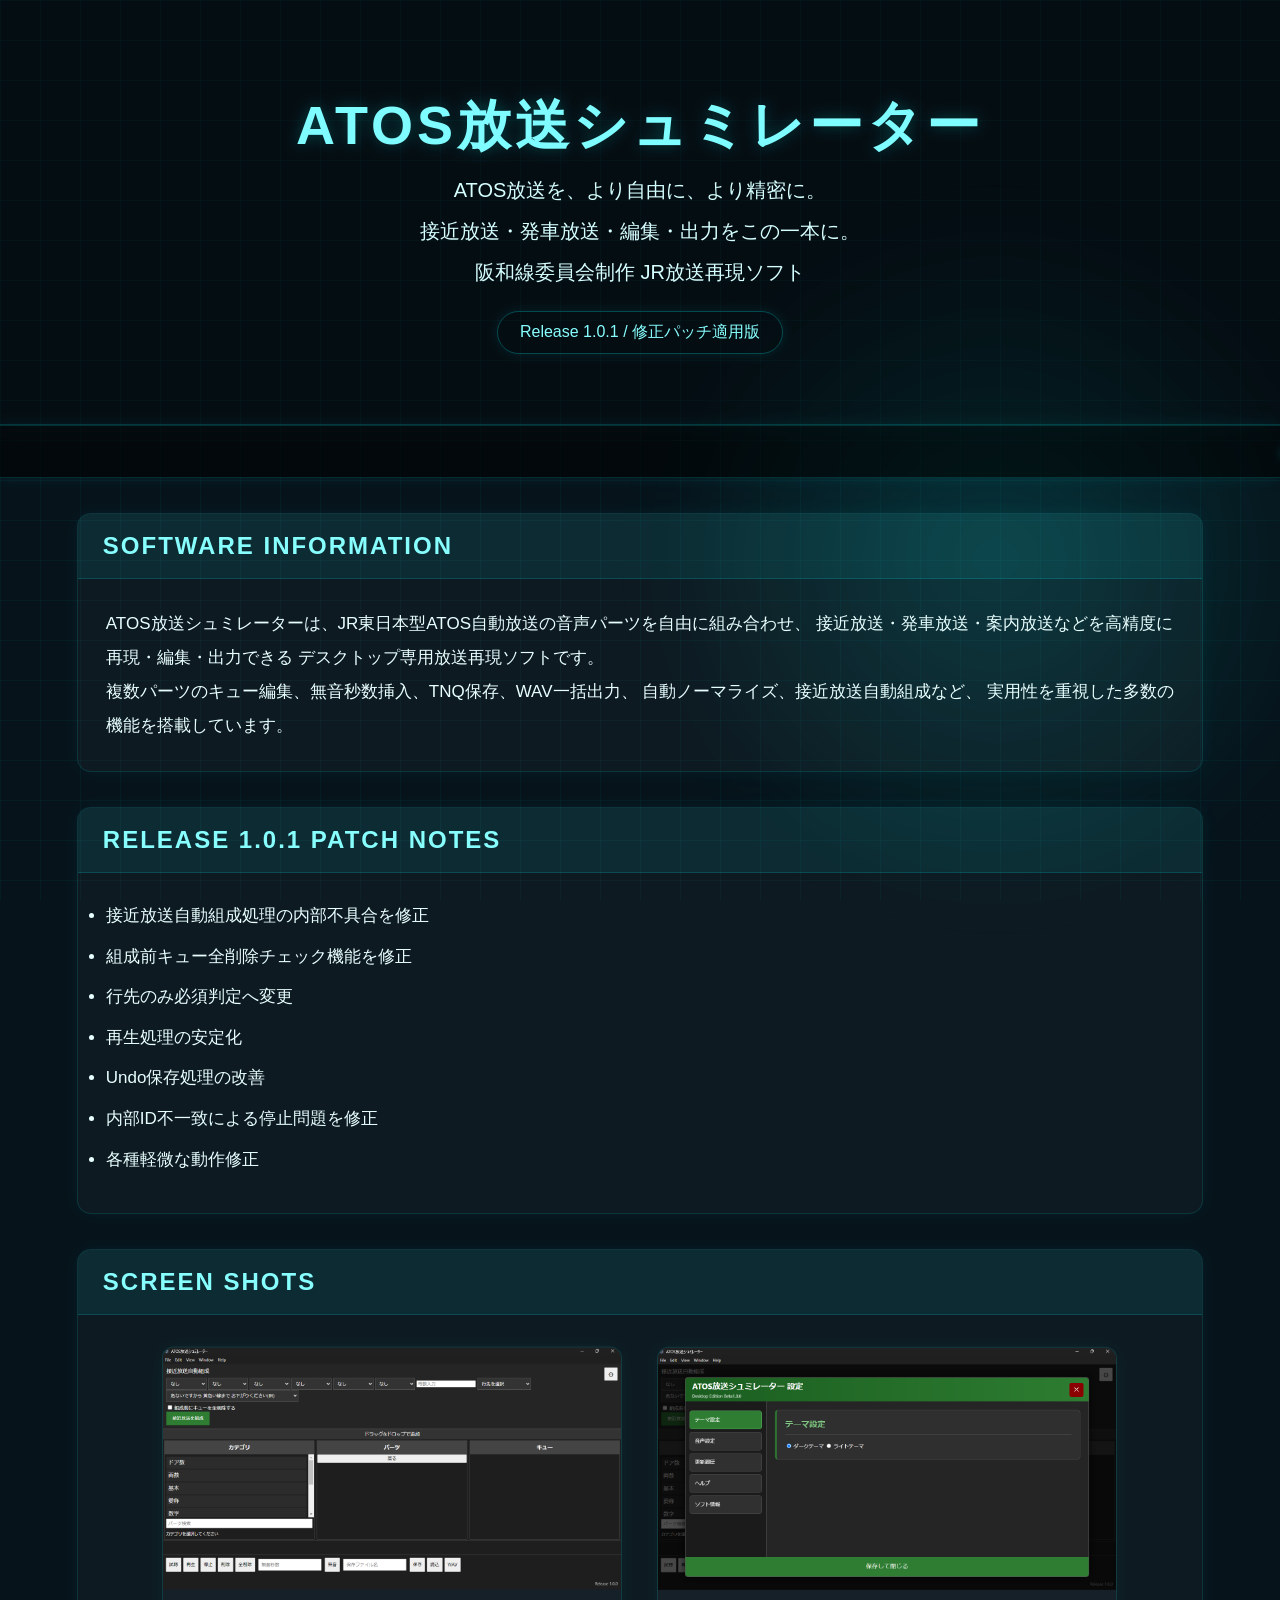
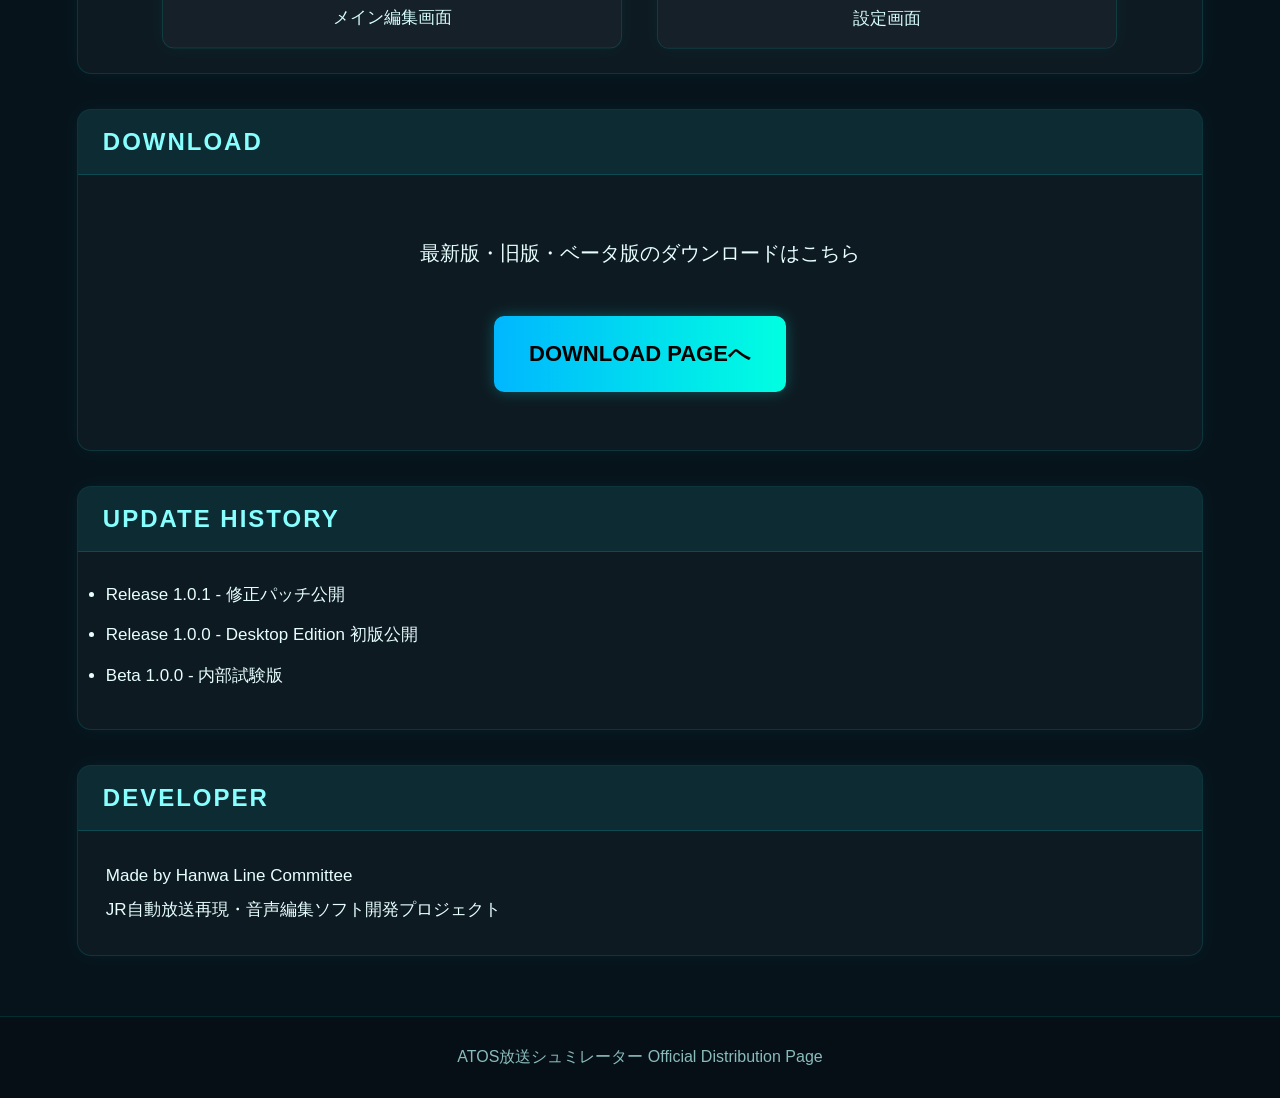
==== index.html @ 53320411 "Update 11 files" ====
<!DOCTYPE html>
<html lang="ja">
<head>
    <meta charset="UTF-8">
    <meta name="viewport" content="width=device-width, initial-scale=1.0">
    <title>ATOS放送シュミレーター Official Page</title>
    <link rel="stylesheet" href="style.css">
</head>
<body>

    <!-- 背景演出 -->
    <div id="bgGrid"></div>
    <div id="bgGlow"></div>

    <!-- =========================
         ヘッダー
    ========================== -->
    <header id="topHeader">
        <div id="headerInner">
            <div id="mainTitle">ATOS放送シュミレーター</div>
            <div id="subTitle1">ATOS放送を、より自由に、より精密に。</div>
            <div id="subTitle2">接近放送・発車放送・編集・出力をこの一本に。</div>
            <div id="subTitle3">阪和線委員会制作 JR放送再現ソフト</div>
            <div id="versionTag">Release 1.0.1 / 修正パッチ適用版</div>
        </div>
    </header>
    <div id="tickerWrap">
    <div id="tickerText">
        ATOS放送シュミレーター Release 1.0.1 公開中　｜　JR東日本型自動放送編集ソフト　｜　Desktop Edition Official Distribution Page
    </div>
</div>

    <!-- =========================
         ソフト紹介
    ========================== -->
    <section class="infoSection">
        <div class="sectionTitle">SOFTWARE INFORMATION</div>
        <div class="sectionBody">
            <p>
                ATOS放送シュミレーターは、JR東日本型ATOS自動放送の音声パーツを自由に組み合わせ、
                接近放送・発車放送・案内放送などを高精度に再現・編集・出力できる
                デスクトップ専用放送再現ソフトです。
            </p>

            <p>
                複数パーツのキュー編集、無音秒数挿入、TNQ保存、WAV一括出力、
                自動ノーマライズ、接近放送自動組成など、
                実用性を重視した多数の機能を搭載しています。
            </p>
        </div>
    </section>

    <!-- =========================
         修正内容
    ========================== -->
    <section class="infoSection">
        <div class="sectionTitle">RELEASE 1.0.1 PATCH NOTES</div>
        <div class="sectionBody">
            <ul class="patchList">
                <li>接近放送自動組成処理の内部不具合を修正</li>
                <li>組成前キュー全削除チェック機能を修正</li>
                <li>行先のみ必須判定へ変更</li>
                <li>再生処理の安定化</li>
                <li>Undo保存処理の改善</li>
                <li>内部ID不一致による停止問題を修正</li>
                <li>各種軽微な動作修正</li>
            </ul>
        </div>
    </section>
        <!-- =========================
         スクリーンショット
    ========================== -->
    <section class="infoSection">
        <div class="sectionTitle">SCREEN SHOTS</div>
        <div class="sectionBody">

            <div id="screenArea">

                <div class="screenCard">
                    <img src="images/screen1.png" alt="screen1">
                    <div class="screenCaption">メイン編集画面</div>
                </div>

                <div class="screenCard">
                    <img src="images/screen2.png" alt="screen3">
                    <div class="screenCaption">設定画面</div>
                </div>

            </div>

        </div>
    </section>

    <!-- =========================
         ダウンロード
    ========================== -->
    <section class="infoSection">
    <div class="sectionTitle">DOWNLOAD</div>
    <div class="sectionBody">

        <div style="text-align:center; padding:30px;">
            <p style="font-size:20px; margin-bottom:25px;">
                最新版・旧版・ベータ版のダウンロードはこちら
            </p>

            <a href="download.html" class="downloadBtn" style="font-size:22px; padding:16px 35px;">
                DOWNLOAD PAGEへ
            </a>
        </div>

    </div>
</section>

    <!-- =========================
         更新履歴
    ========================== -->
    <section class="infoSection">
        <div class="sectionTitle">UPDATE HISTORY</div>
        <div class="sectionBody">
            <ul class="patchList">
                <li>Release 1.0.1 - 修正パッチ公開</li>
                <li>Release 1.0.0 - Desktop Edition 初版公開</li>
                <li>Beta 1.0.0 - 内部試験版</li>
            </ul>
        </div>
    </section>

    <!-- =========================
         開発者
    ========================== -->
    <section class="infoSection">
        <div class="sectionTitle">DEVELOPER</div>
        <div class="sectionBody">
            <p>Made by Hanwa Line Committee</p>
            <p>JR自動放送再現・音声編集ソフト開発プロジェクト</p>
        </div>
    </section>

    <footer id="footer">
        ATOS放送シュミレーター Official Distribution Page
    </footer>
    <script src="script.js"></script>
</body>
</html>
---- style.css ----
*{
    margin:0;
    padding:0;
    box-sizing:border-box;
    font-family:"Meiryo",sans-serif;
}

body{
    background:#07131b;
    color:#e8ffff;
    overflow-x:hidden;
    opacity:0;
    transition:opacity 1.5s;
}

body.loaded{
    opacity:1;
}

/* =========================
   背景
========================= */

#bgGrid{
    position:fixed;
    width:100%;
    height:100%;
    background-image:
        linear-gradient(rgba(0,255,255,0.04) 1px, transparent 1px),
        linear-gradient(90deg, rgba(0,255,255,0.04) 1px, transparent 1px);
    background-size:40px 40px;
    z-index:-3;
}

#bgGlow{
    position:fixed;
    width:700px;
    height:700px;
    left:50%;
    top:20%;
    transform:translate(-50%,-50%);
    background:radial-gradient(circle, rgba(0,255,255,0.14), transparent 70%);
    z-index:-2;
    filter:blur(40px);
}

/* =========================
   ヘッダー
========================= */

#topHeader{
    width:100%;
    padding:90px 20px 70px;
    text-align:center;
    border-bottom:1px solid rgba(0,255,255,0.15);
    background:rgba(0,0,0,0.3);
    box-shadow:0 0 25px rgba(0,255,255,0.08);
}

#mainTitle{
    font-size:54px;
    font-weight:bold;
    letter-spacing:4px;
    color:#7efcff;
    text-shadow:0 0 15px rgba(0,255,255,0.25);
}

#subTitle1,#subTitle2,#subTitle3{
    margin-top:14px;
    font-size:20px;
    color:#d6ffff;
}

#versionTag{
    margin-top:25px;
    display:inline-block;
    padding:10px 22px;
    border:1px solid rgba(0,255,255,0.25);
    border-radius:30px;
    color:#8ff;
    box-shadow:0 0 12px rgba(0,255,255,0.1);
}

/* =========================
   ティッカー
========================= */

#tickerWrap{
    width:100%;
    overflow:hidden;
    background:rgba(0,0,0,0.55);
    border-top:1px solid rgba(0,255,255,0.15);
    border-bottom:1px solid rgba(0,255,255,0.15);
    padding:12px 0;
    margin-bottom:30px;
    box-shadow:0 0 15px rgba(0,255,255,0.08);
}

#tickerText{
    display:inline-block;
    white-space:nowrap;
    font-size:20px;
    color:#7efcff;
    padding-left:100%;
    animation:tickerMove 22s linear infinite;
    text-shadow:0 0 8px rgba(0,255,255,0.35);
    letter-spacing:2px;
}

@keyframes tickerMove{
    from{
        transform:translateX(0);
    }
    to{
        transform:translateX(-100%);
    }
}

/* =========================
   セクション
========================= */

.infoSection{
    width:88%;
    max-width:1200px;
    margin:35px auto;
    background:rgba(255,255,255,0.03);
    border:1px solid rgba(0,255,255,0.12);
    border-radius:14px;
    box-shadow:0 0 20px rgba(0,255,255,0.05);
    overflow:hidden;
    opacity:0;
    transform:translateY(40px);
    transition:1.2s;
}

.infoSection.showSection{
    opacity:1;
    transform:translateY(0);
}

.sectionTitle{
    padding:18px 25px;
    background:rgba(0,255,255,0.08);
    font-size:24px;
    font-weight:bold;
    color:#8ff;
    letter-spacing:2px;
    border-bottom:1px solid rgba(0,255,255,0.15);
}

.sectionBody{
    padding:28px;
    line-height:2;
    font-size:17px;
}

/* =========================
   パッチノート
========================= */

.patchList li{
    margin-bottom:10px;
    line-height:1.8;
}

/* =========================
   スクリーンショット
========================= */

#screenArea{
    display:flex;
    flex-wrap:wrap;
    justify-content:center;
    gap:35px;
}

.screenCard{
    width:460px;
    background:rgba(255,255,255,0.03);
    border:1px solid rgba(0,255,255,0.12);
    border-radius:12px;
    overflow:hidden;
    box-shadow:0 0 18px rgba(0,255,255,0.05);
    transition:0.3s;
}

.screenCard:hover{
    transform:translateY(-6px);
    box-shadow:0 0 25px rgba(0,255,255,0.14);
}

.screenCard img{
    width:100%;
    display:block;
}

.screenCaption{
    padding:12px;
    text-align:center;
    color:#d8ffff;
}

/* =========================
   DOWNLOAD PAGE
========================= */

#downloadWrap{
    display:flex;
    flex-wrap:wrap;
    justify-content:center;
    gap:30px;
    margin-top:20px;
}

.downloadCard{
    width:320px;
    background:rgba(255,255,255,0.04);
    border:1px solid rgba(0,255,255,0.15);
    border-radius:14px;
    padding:25px;
    box-shadow:0 0 20px rgba(0,255,255,0.08);
    transition:0.3s;
    backdrop-filter:blur(6px);
}

.downloadCard:hover{
    transform:translateY(-8px);
    box-shadow:0 0 30px rgba(0,255,255,0.2);
}

.downloadTitle{
    font-size:24px;
    font-weight:bold;
    margin-bottom:10px;
    color:#7eeeff;
}

.downloadSub{
    font-size:16px;
    margin-bottom:18px;
    color:#d0ffff;
}

.downloadInfo{
    font-size:14px;
    margin-bottom:8px;
    color:#b8dede;
    line-height:1.6;
}

.downloadBtn{
    display:inline-block;
    margin-top:18px;
    padding:12px 25px;
    background:linear-gradient(90deg,#00b7ff,#00ffe1);
    color:#000;
    text-decoration:none;
    font-weight:bold;
    border-radius:10px;
    box-shadow:0 0 15px rgba(0,255,255,0.25);
    transition:0.3s;
}

.downloadBtn:hover{
    transform:scale(1.05);
    box-shadow:0 0 25px rgba(0,255,255,0.45);
}

/* =========================
   フッター
========================= */

#footer{
    margin-top:60px;
    text-align:center;
    padding:30px;
    color:#8abbbb;
    border-top:1px solid rgba(0,255,255,0.12);
    background:rgba(0,0,0,0.2);
}
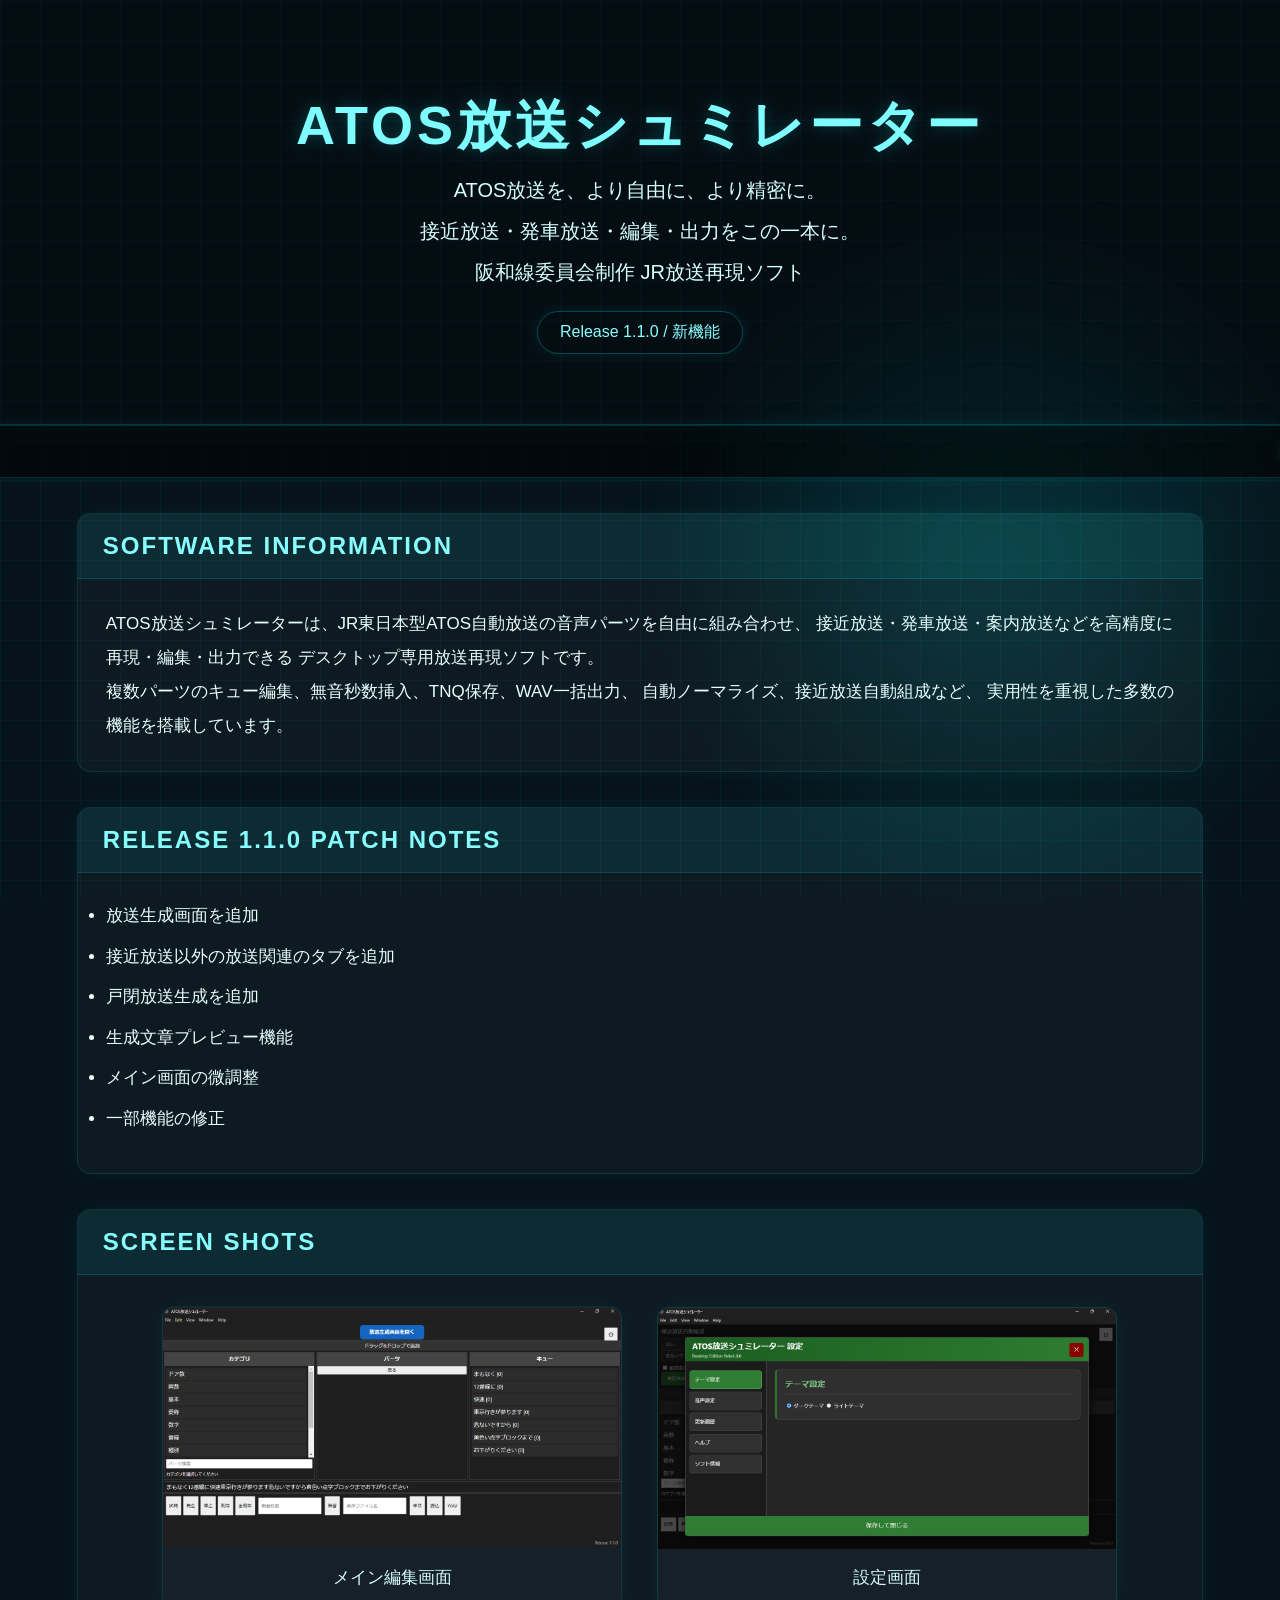
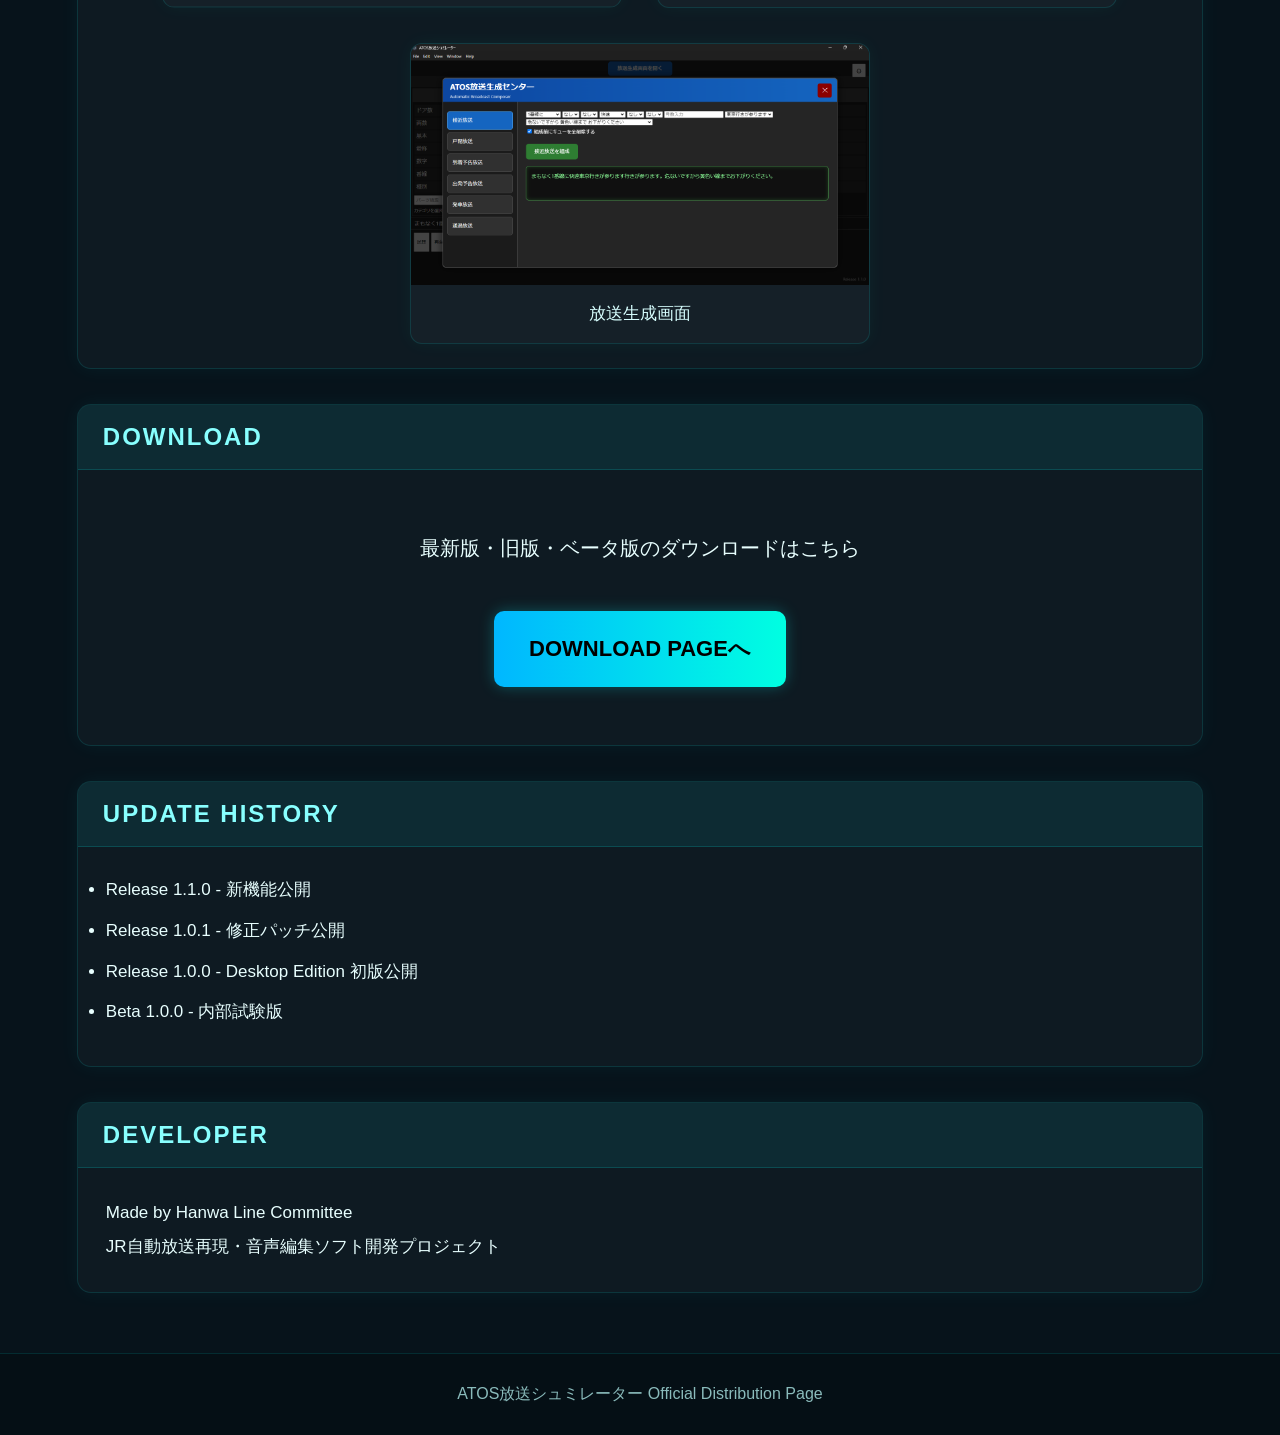
==== commit 4d69cfab: "Update 4 files" ====
--- a/index.html
+++ b/index.html
@@ -1,144 +1,150 @@
 <!DOCTYPE html>
 <html lang="ja">
-<head>
-    <meta charset="UTF-8">
-    <meta name="viewport" content="width=device-width, initial-scale=1.0">
-    <title>ATOS放送シュミレーター Official Page</title>
-    <link rel="stylesheet" href="style.css">
-</head>
-<body>
+    <head>
+        <meta charset="UTF-8">
+        <meta name="viewport" content="width=device-width, initial-scale=1.0">
+        <title>ATOS放送シュミレーター Official Page</title>
+        <link rel="stylesheet" href="style.css">
+    </head>
+    <body>
 
-    <!-- 背景演出 -->
-    <div id="bgGrid"></div>
-    <div id="bgGlow"></div>
+        <!-- 背景演出 -->
+        <div id="bgGrid"></div>
+        <div id="bgGlow"></div>
 
-    <!-- =========================
+        <!-- =========================
          ヘッダー
     ========================== -->
-    <header id="topHeader">
-        <div id="headerInner">
-            <div id="mainTitle">ATOS放送シュミレーター</div>
-            <div id="subTitle1">ATOS放送を、より自由に、より精密に。</div>
-            <div id="subTitle2">接近放送・発車放送・編集・出力をこの一本に。</div>
-            <div id="subTitle3">阪和線委員会制作 JR放送再現ソフト</div>
-            <div id="versionTag">Release 1.0.1 / 修正パッチ適用版</div>
+        <header id="topHeader">
+            <div id="headerInner">
+                <div id="mainTitle">ATOS放送シュミレーター</div>
+                <div id="subTitle1">ATOS放送を、より自由に、より精密に。</div>
+                <div id="subTitle2">接近放送・発車放送・編集・出力をこの一本に。</div>
+                <div id="subTitle3">阪和線委員会制作 JR放送再現ソフト</div>
+                <div id="versionTag">Release 1.1.0 / 新機能</div>
+            </div>
+        </header>
+        <div id="tickerWrap">
+            <div id="tickerText">
+                ATOS放送シュミレーター Release 1.1.0 公開中 ｜ JR東日本型自動放送編集ソフト ｜ Desktop
+                Edition Official Distribution Page
+            </div>
         </div>
-    </header>
-    <div id="tickerWrap">
-    <div id="tickerText">
-        ATOS放送シュミレーター Release 1.0.1 公開中　｜　JR東日本型自動放送編集ソフト　｜　Desktop Edition Official Distribution Page
-    </div>
-</div>
 
-    <!-- =========================
+        <!-- =========================
          ソフト紹介
     ========================== -->
-    <section class="infoSection">
-        <div class="sectionTitle">SOFTWARE INFORMATION</div>
-        <div class="sectionBody">
-            <p>
-                ATOS放送シュミレーターは、JR東日本型ATOS自動放送の音声パーツを自由に組み合わせ、
-                接近放送・発車放送・案内放送などを高精度に再現・編集・出力できる
-                デスクトップ専用放送再現ソフトです。
-            </p>
+        <section class="infoSection">
+            <div class="sectionTitle">SOFTWARE INFORMATION</div>
+            <div class="sectionBody">
+                <p>
+                    ATOS放送シュミレーターは、JR東日本型ATOS自動放送の音声パーツを自由に組み合わせ、
+                    接近放送・発車放送・案内放送などを高精度に再現・編集・出力できる
+                    デスクトップ専用放送再現ソフトです。
+                </p>
 
-            <p>
-                複数パーツのキュー編集、無音秒数挿入、TNQ保存、WAV一括出力、
-                自動ノーマライズ、接近放送自動組成など、
-                実用性を重視した多数の機能を搭載しています。
-            </p>
-        </div>
-    </section>
+                <p>
+                    複数パーツのキュー編集、無音秒数挿入、TNQ保存、WAV一括出力、
+                    自動ノーマライズ、接近放送自動組成など、
+                    実用性を重視した多数の機能を搭載しています。
+                </p>
+            </div>
+        </section>
 
-    <!-- =========================
+        <!-- =========================
          修正内容
     ========================== -->
-    <section class="infoSection">
-        <div class="sectionTitle">RELEASE 1.0.1 PATCH NOTES</div>
-        <div class="sectionBody">
-            <ul class="patchList">
-                <li>接近放送自動組成処理の内部不具合を修正</li>
-                <li>組成前キュー全削除チェック機能を修正</li>
-                <li>行先のみ必須判定へ変更</li>
-                <li>再生処理の安定化</li>
-                <li>Undo保存処理の改善</li>
-                <li>内部ID不一致による停止問題を修正</li>
-                <li>各種軽微な動作修正</li>
-            </ul>
-        </div>
-    </section>
+        <section class="infoSection">
+            <div class="sectionTitle">RELEASE 1.1.0 PATCH NOTES</div>
+            <div class="sectionBody">
+                <ul class="patchList">
+                    <li>放送生成画面を追加</li>
+                    <li>接近放送以外の放送関連のタブを追加</li>
+                    <li>戸閉放送生成を追加</li>
+                    <li>生成文章プレビュー機能</li>
+                    <li>メイン画面の微調整</li>
+                    <li>一部機能の修正</li>
+                </ul>
+            </div>
+        </section>
         <!-- =========================
          スクリーンショット
     ========================== -->
-    <section class="infoSection">
-        <div class="sectionTitle">SCREEN SHOTS</div>
-        <div class="sectionBody">
+        <section class="infoSection">
+            <div class="sectionTitle">SCREEN SHOTS</div>
+            <div class="sectionBody">
 
-            <div id="screenArea">
+                <div id="screenArea">
 
-                <div class="screenCard">
-                    <img src="images/screen1.png" alt="screen1">
-                    <div class="screenCaption">メイン編集画面</div>
-                </div>
+                    <div class="screenCard">
+                        <img src="images/screen1.png" alt="screen1">
+                        <div class="screenCaption">メイン編集画面</div>
+                    </div>
 
-                <div class="screenCard">
-                    <img src="images/screen2.png" alt="screen3">
-                    <div class="screenCaption">設定画面</div>
+                    <div class="screenCard">
+                        <img src="images/screen2.png" alt="screen3">
+                        <div class="screenCaption">設定画面</div>
+                    </div>
+                    <div class="screenCard">
+                        <img src="images/screen3.png" alt="screen3">
+                        <div class="screenCaption">放送生成画面</div>
+                    </div>
+
                 </div>
 
             </div>
+        </section>
 
-        </div>
-    </section>
-
-    <!-- =========================
+        <!-- =========================
          ダウンロード
     ========================== -->
-    <section class="infoSection">
-    <div class="sectionTitle">DOWNLOAD</div>
-    <div class="sectionBody">
+        <section class="infoSection">
+            <div class="sectionTitle">DOWNLOAD</div>
+            <div class="sectionBody">
 
-        <div style="text-align:center; padding:30px;">
-            <p style="font-size:20px; margin-bottom:25px;">
-                最新版・旧版・ベータ版のダウンロードはこちら
-            </p>
+                <div style="text-align:center; padding:30px;">
+                    <p style="font-size:20px; margin-bottom:25px;">
+                        最新版・旧版・ベータ版のダウンロードはこちら
+                    </p>
 
-            <a href="download.html" class="downloadBtn" style="font-size:22px; padding:16px 35px;">
-                DOWNLOAD PAGEへ
-            </a>
-        </div>
+                    <a href="download.html" class="downloadBtn"
+                        style="font-size:22px; padding:16px 35px;">
+                        DOWNLOAD PAGEへ
+                    </a>
+                </div>
 
-    </div>
-</section>
+            </div>
+        </section>
 
-    <!-- =========================
+        <!-- =========================
          更新履歴
     ========================== -->
-    <section class="infoSection">
-        <div class="sectionTitle">UPDATE HISTORY</div>
-        <div class="sectionBody">
-            <ul class="patchList">
-                <li>Release 1.0.1 - 修正パッチ公開</li>
-                <li>Release 1.0.0 - Desktop Edition 初版公開</li>
-                <li>Beta 1.0.0 - 内部試験版</li>
-            </ul>
-        </div>
-    </section>
+        <section class="infoSection">
+            <div class="sectionTitle">UPDATE HISTORY</div>
+            <div class="sectionBody">
+                <ul class="patchList">
+                    <li>Release 1.1.0 - 新機能公開</li>
+                    <li>Release 1.0.1 - 修正パッチ公開</li>
+                    <li>Release 1.0.0 - Desktop Edition 初版公開</li>
+                    <li>Beta 1.0.0 - 内部試験版</li>
+                </ul>
+            </div>
+        </section>
 
-    <!-- =========================
+        <!-- =========================
          開発者
     ========================== -->
-    <section class="infoSection">
-        <div class="sectionTitle">DEVELOPER</div>
-        <div class="sectionBody">
-            <p>Made by Hanwa Line Committee</p>
-            <p>JR自動放送再現・音声編集ソフト開発プロジェクト</p>
-        </div>
-    </section>
+        <section class="infoSection">
+            <div class="sectionTitle">DEVELOPER</div>
+            <div class="sectionBody">
+                <p>Made by Hanwa Line Committee</p>
+                <p>JR自動放送再現・音声編集ソフト開発プロジェクト</p>
+            </div>
+        </section>
 
-    <footer id="footer">
-        ATOS放送シュミレーター Official Distribution Page
-    </footer>
-    <script src="script.js"></script>
-</body>
+        <footer id="footer">
+            ATOS放送シュミレーター Official Distribution Page
+        </footer>
+        <script src="script.js"></script>
+    </body>
 </html>
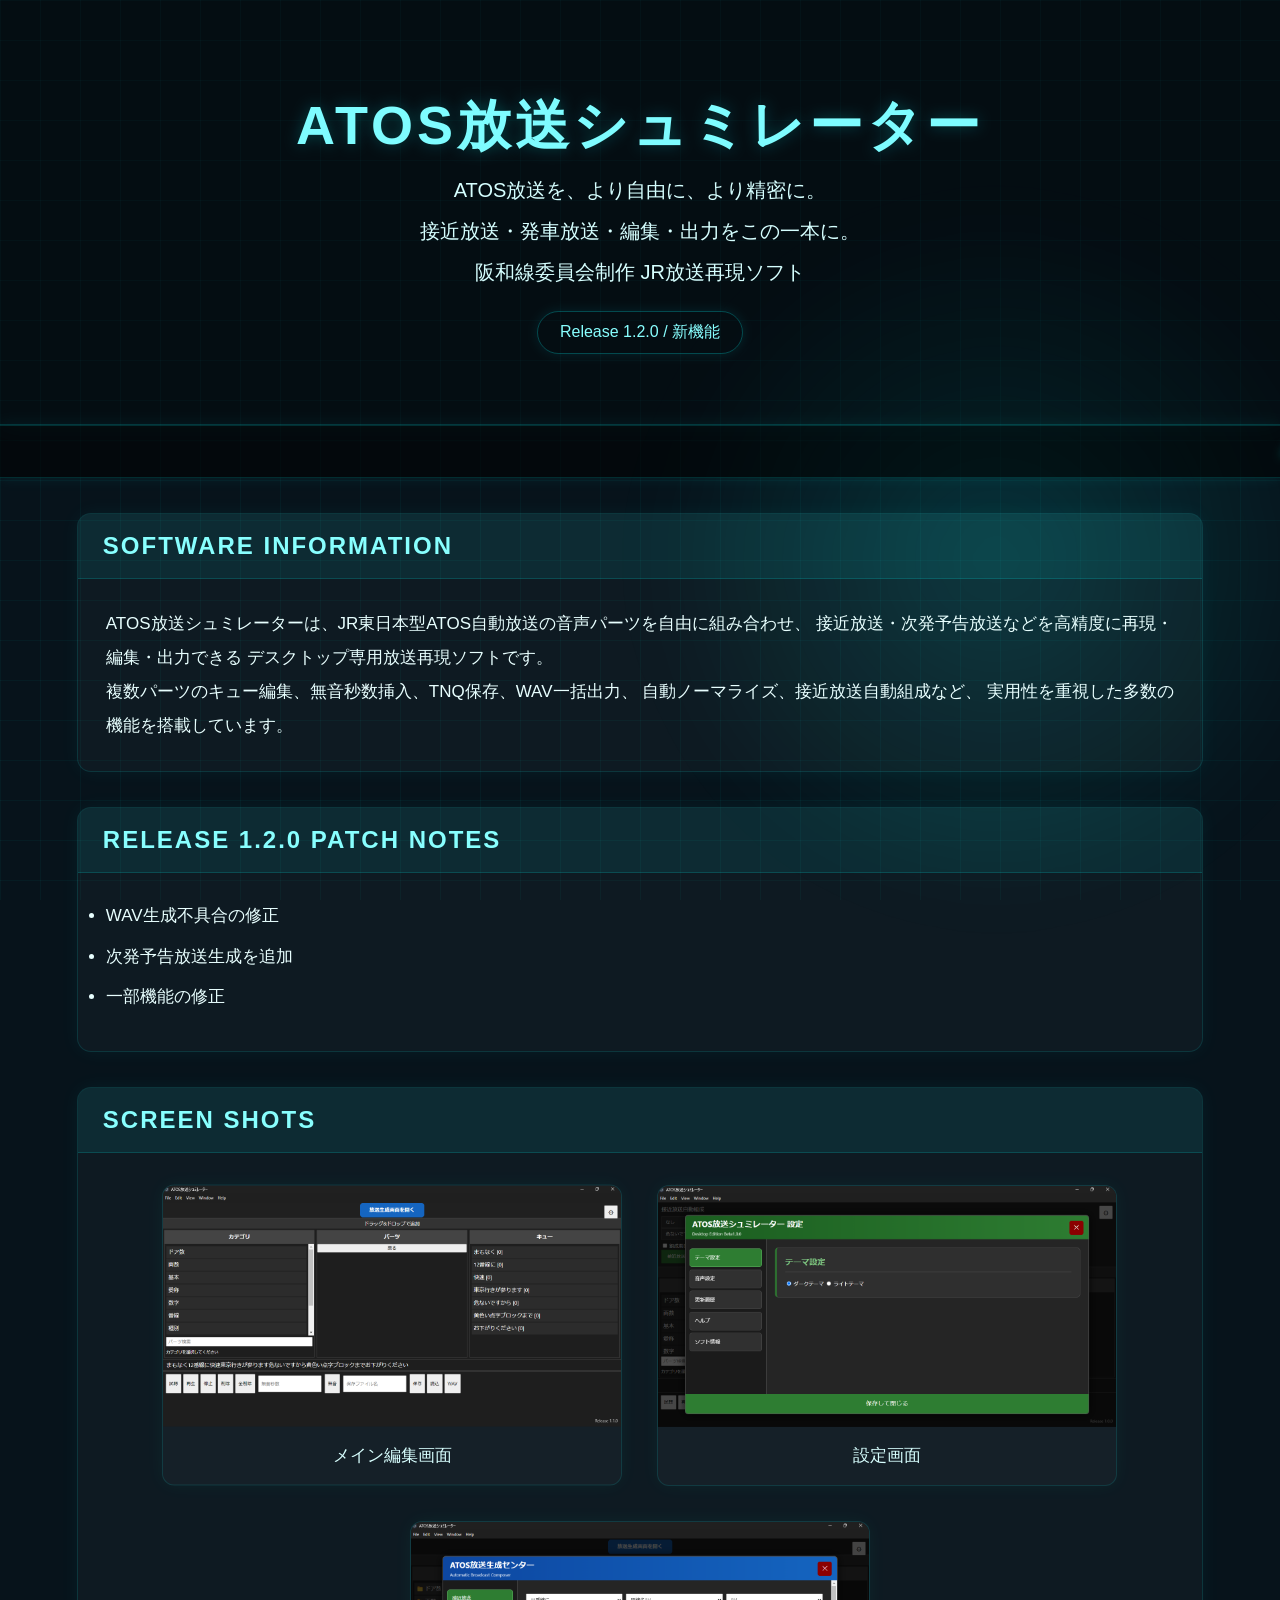
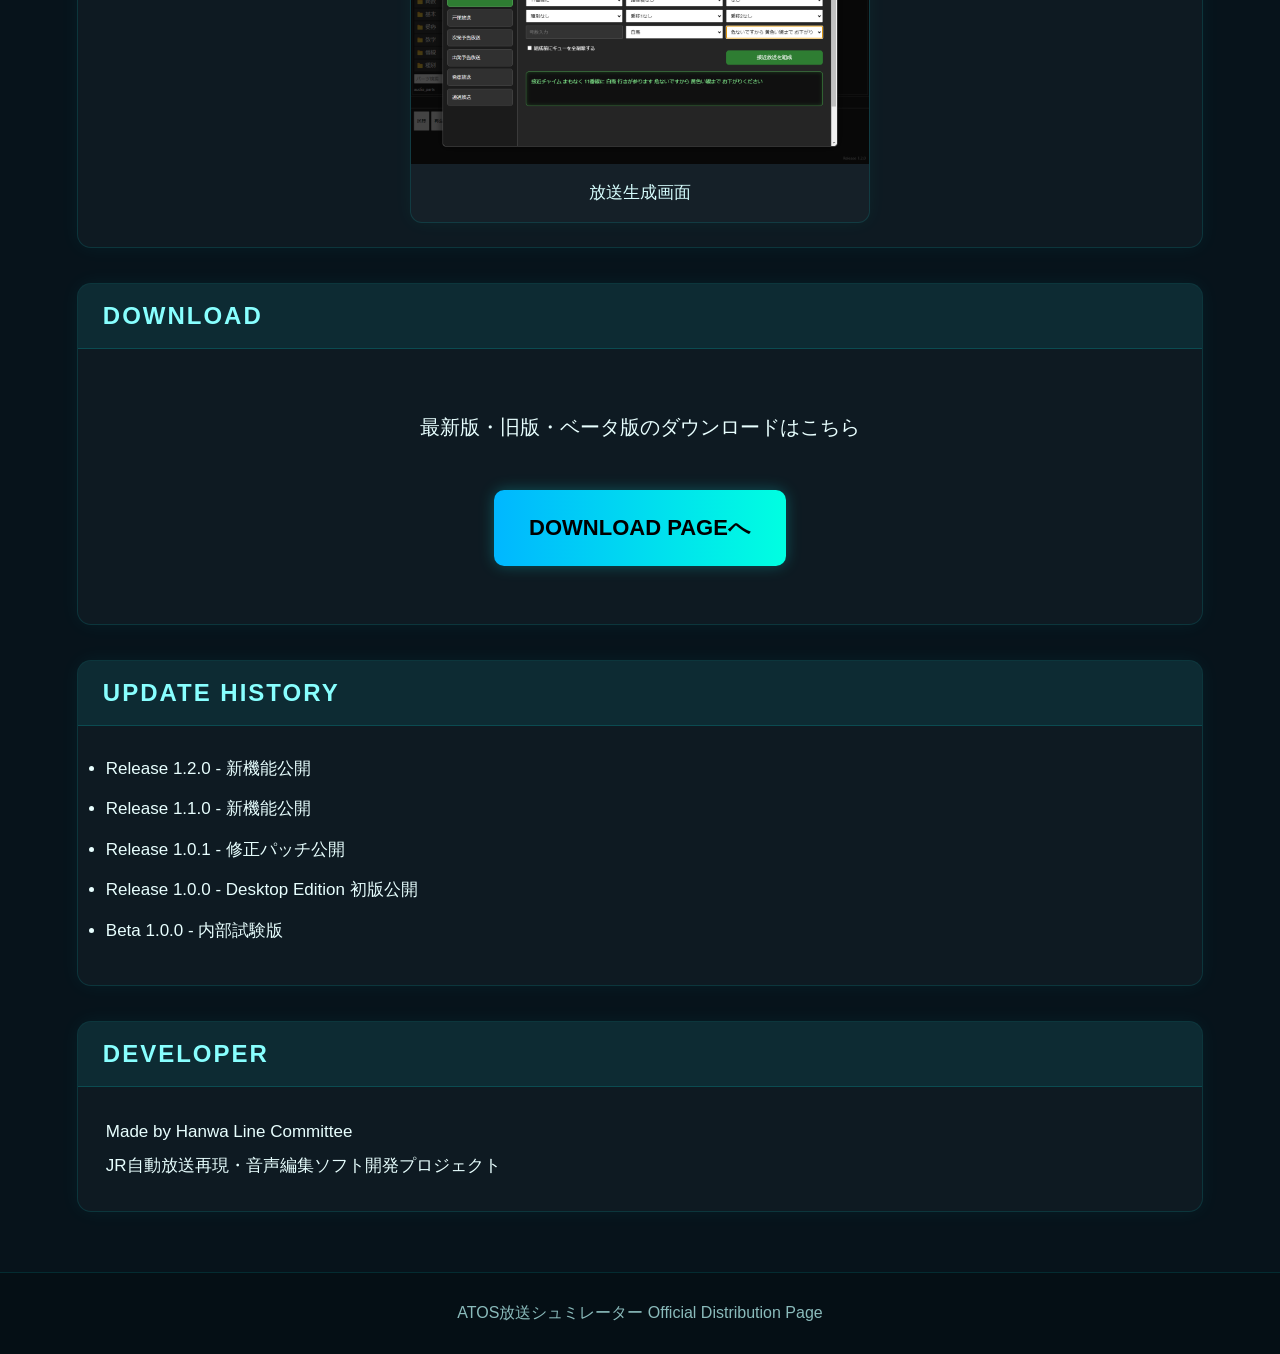
==== commit eeac9513: "Update 3 files" ====
--- a/index.html
+++ b/index.html
@@ -21,12 +21,12 @@
                 <div id="subTitle1">ATOS放送を、より自由に、より精密に。</div>
                 <div id="subTitle2">接近放送・発車放送・編集・出力をこの一本に。</div>
                 <div id="subTitle3">阪和線委員会制作 JR放送再現ソフト</div>
-                <div id="versionTag">Release 1.1.0 / 新機能</div>
+                <div id="versionTag">Release 1.2.0 / 新機能</div>
             </div>
         </header>
         <div id="tickerWrap">
             <div id="tickerText">
-                ATOS放送シュミレーター Release 1.1.0 公開中 ｜ JR東日本型自動放送編集ソフト ｜ Desktop
+                ATOS放送シュミレーター Release 1.2.0 公開中 ｜ JR東日本型自動放送編集ソフト ｜ Desktop
                 Edition Official Distribution Page
             </div>
         </div>
@@ -39,7 +39,7 @@
             <div class="sectionBody">
                 <p>
                     ATOS放送シュミレーターは、JR東日本型ATOS自動放送の音声パーツを自由に組み合わせ、
-                    接近放送・発車放送・案内放送などを高精度に再現・編集・出力できる
+                    接近放送・次発予告放送などを高精度に再現・編集・出力できる
                     デスクトップ専用放送再現ソフトです。
                 </p>
 
@@ -55,14 +55,11 @@
          修正内容
     ========================== -->
         <section class="infoSection">
-            <div class="sectionTitle">RELEASE 1.1.0 PATCH NOTES</div>
+            <div class="sectionTitle">RELEASE 1.2.0 PATCH NOTES</div>
             <div class="sectionBody">
                 <ul class="patchList">
-                    <li>放送生成画面を追加</li>
-                    <li>接近放送以外の放送関連のタブを追加</li>
-                    <li>戸閉放送生成を追加</li>
-                    <li>生成文章プレビュー機能</li>
-                    <li>メイン画面の微調整</li>
+                    <li>WAV生成不具合の修正</li>
+                    <li>次発予告放送生成を追加</li>
                     <li>一部機能の修正</li>
                 </ul>
             </div>
@@ -123,6 +120,7 @@
             <div class="sectionTitle">UPDATE HISTORY</div>
             <div class="sectionBody">
                 <ul class="patchList">
+                    <li>Release 1.2.0 - 新機能公開</li>
                     <li>Release 1.1.0 - 新機能公開</li>
                     <li>Release 1.0.1 - 修正パッチ公開</li>
                     <li>Release 1.0.0 - Desktop Edition 初版公開</li>
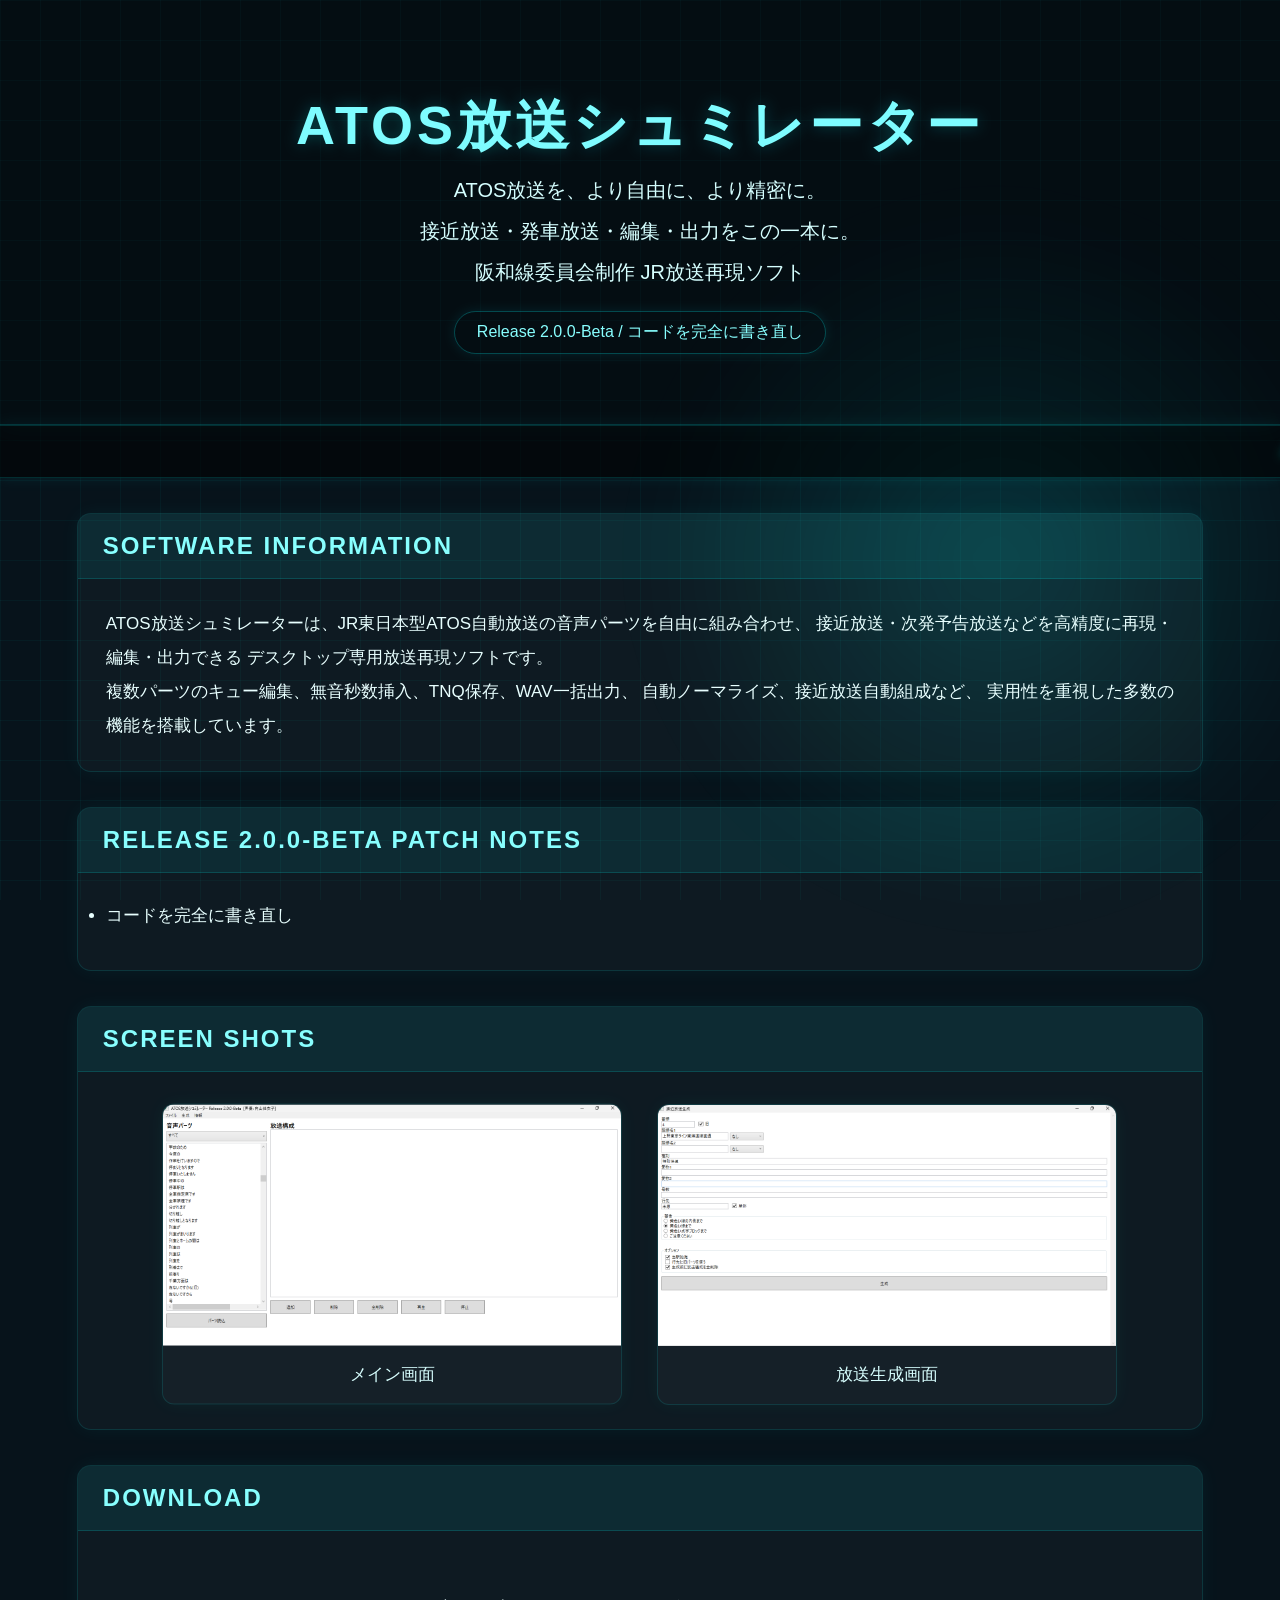
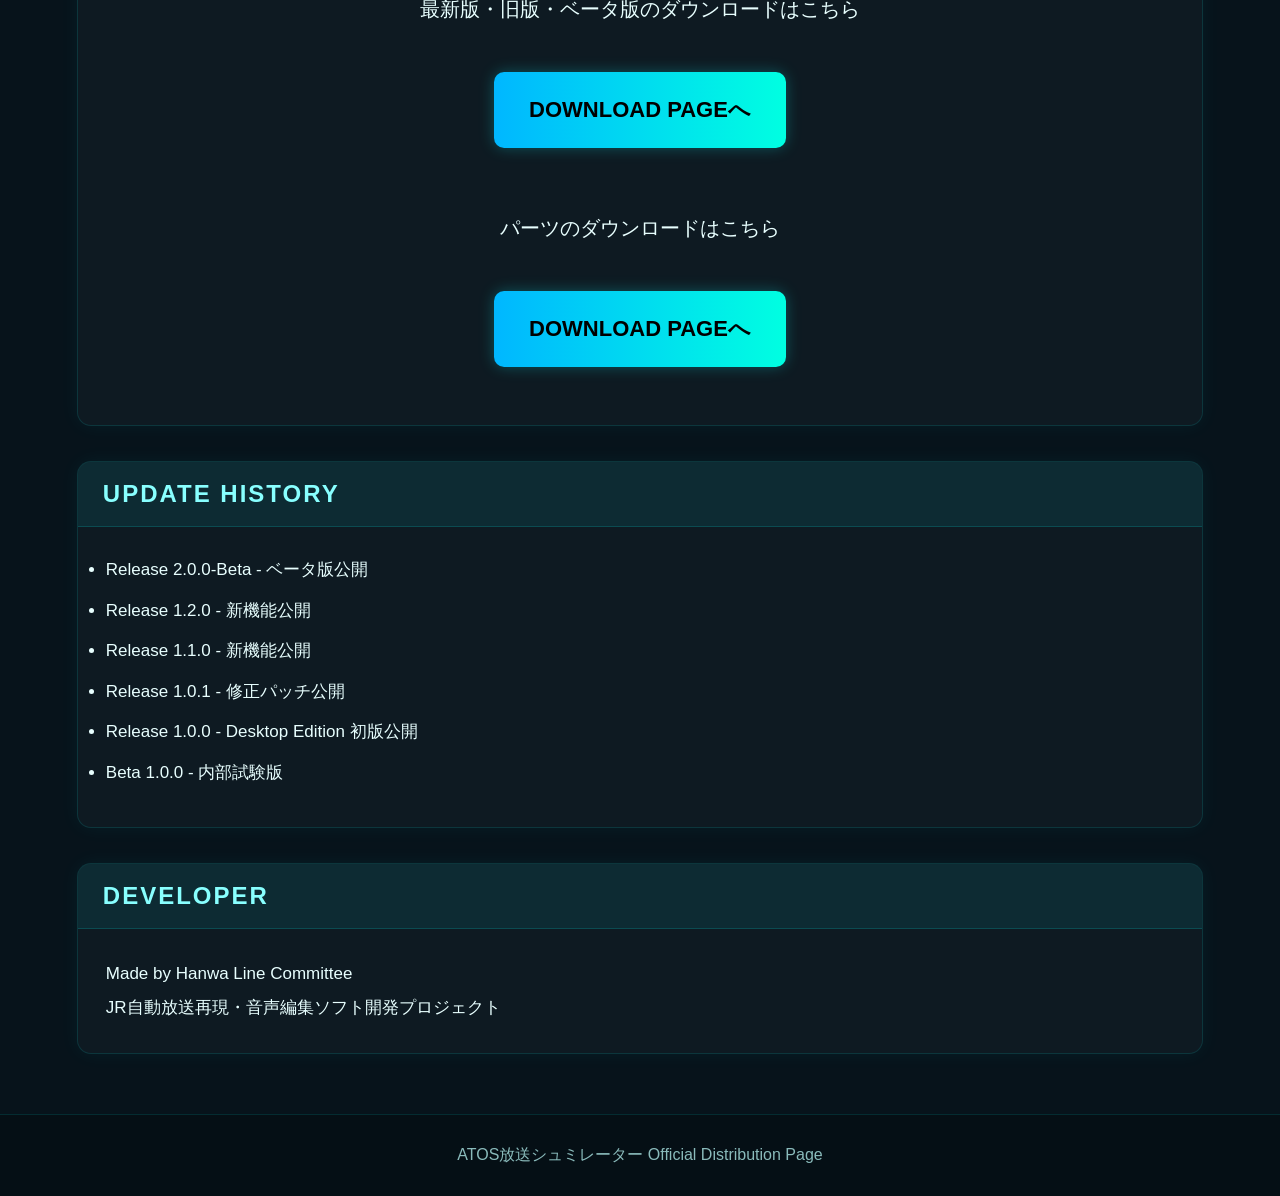
==== commit c122bdec: "Update 6 files" ====
--- a/index.html
+++ b/index.html
@@ -21,12 +21,12 @@
                 <div id="subTitle1">ATOS放送を、より自由に、より精密に。</div>
                 <div id="subTitle2">接近放送・発車放送・編集・出力をこの一本に。</div>
                 <div id="subTitle3">阪和線委員会制作 JR放送再現ソフト</div>
-                <div id="versionTag">Release 1.2.0 / 新機能</div>
+                <div id="versionTag">Release 2.0.0-Beta / コードを完全に書き直し</div>
             </div>
         </header>
         <div id="tickerWrap">
             <div id="tickerText">
-                ATOS放送シュミレーター Release 1.2.0 公開中 ｜ JR東日本型自動放送編集ソフト ｜ Desktop
+                ATOS放送シュミレーター Release 2.0.0-Beta 公開中 ｜ JR東日本型自動放送編集ソフト ｜ Desktop
                 Edition Official Distribution Page
             </div>
         </div>
@@ -55,12 +55,10 @@
          修正内容
     ========================== -->
         <section class="infoSection">
-            <div class="sectionTitle">RELEASE 1.2.0 PATCH NOTES</div>
+            <div class="sectionTitle">RELEASE 2.0.0-BETA PATCH NOTES</div>
             <div class="sectionBody">
                 <ul class="patchList">
-                    <li>WAV生成不具合の修正</li>
-                    <li>次発予告放送生成を追加</li>
-                    <li>一部機能の修正</li>
+                    <li>コードを完全に書き直し</li>
                 </ul>
             </div>
         </section>
@@ -75,15 +73,10 @@
 
                     <div class="screenCard">
                         <img src="images/screen1.png" alt="screen1">
-                        <div class="screenCaption">メイン編集画面</div>
+                        <div class="screenCaption">メイン画面</div>
                     </div>
-
                     <div class="screenCard">
                         <img src="images/screen2.png" alt="screen3">
-                        <div class="screenCaption">設定画面</div>
-                    </div>
-                    <div class="screenCard">
-                        <img src="images/screen3.png" alt="screen3">
                         <div class="screenCaption">放送生成画面</div>
                     </div>
 
@@ -109,6 +102,16 @@
                         DOWNLOAD PAGEへ
                     </a>
                 </div>
+                <div style="text-align:center; padding:30px;">
+                    <p style="font-size:20px; margin-bottom:25px;">
+                        パーツのダウンロードはこちら
+                    </p>
+
+                    <a href="parts.html" class="downloadBtn"
+                        style="font-size:22px; padding:16px 35px;">
+                        DOWNLOAD PAGEへ
+                    </a>
+                </div>
 
             </div>
         </section>
@@ -120,6 +123,7 @@
             <div class="sectionTitle">UPDATE HISTORY</div>
             <div class="sectionBody">
                 <ul class="patchList">
+                    <li>Release 2.0.0-Beta - ベータ版公開</li>
                     <li>Release 1.2.0 - 新機能公開</li>
                     <li>Release 1.1.0 - 新機能公開</li>
                     <li>Release 1.0.1 - 修正パッチ公開</li>
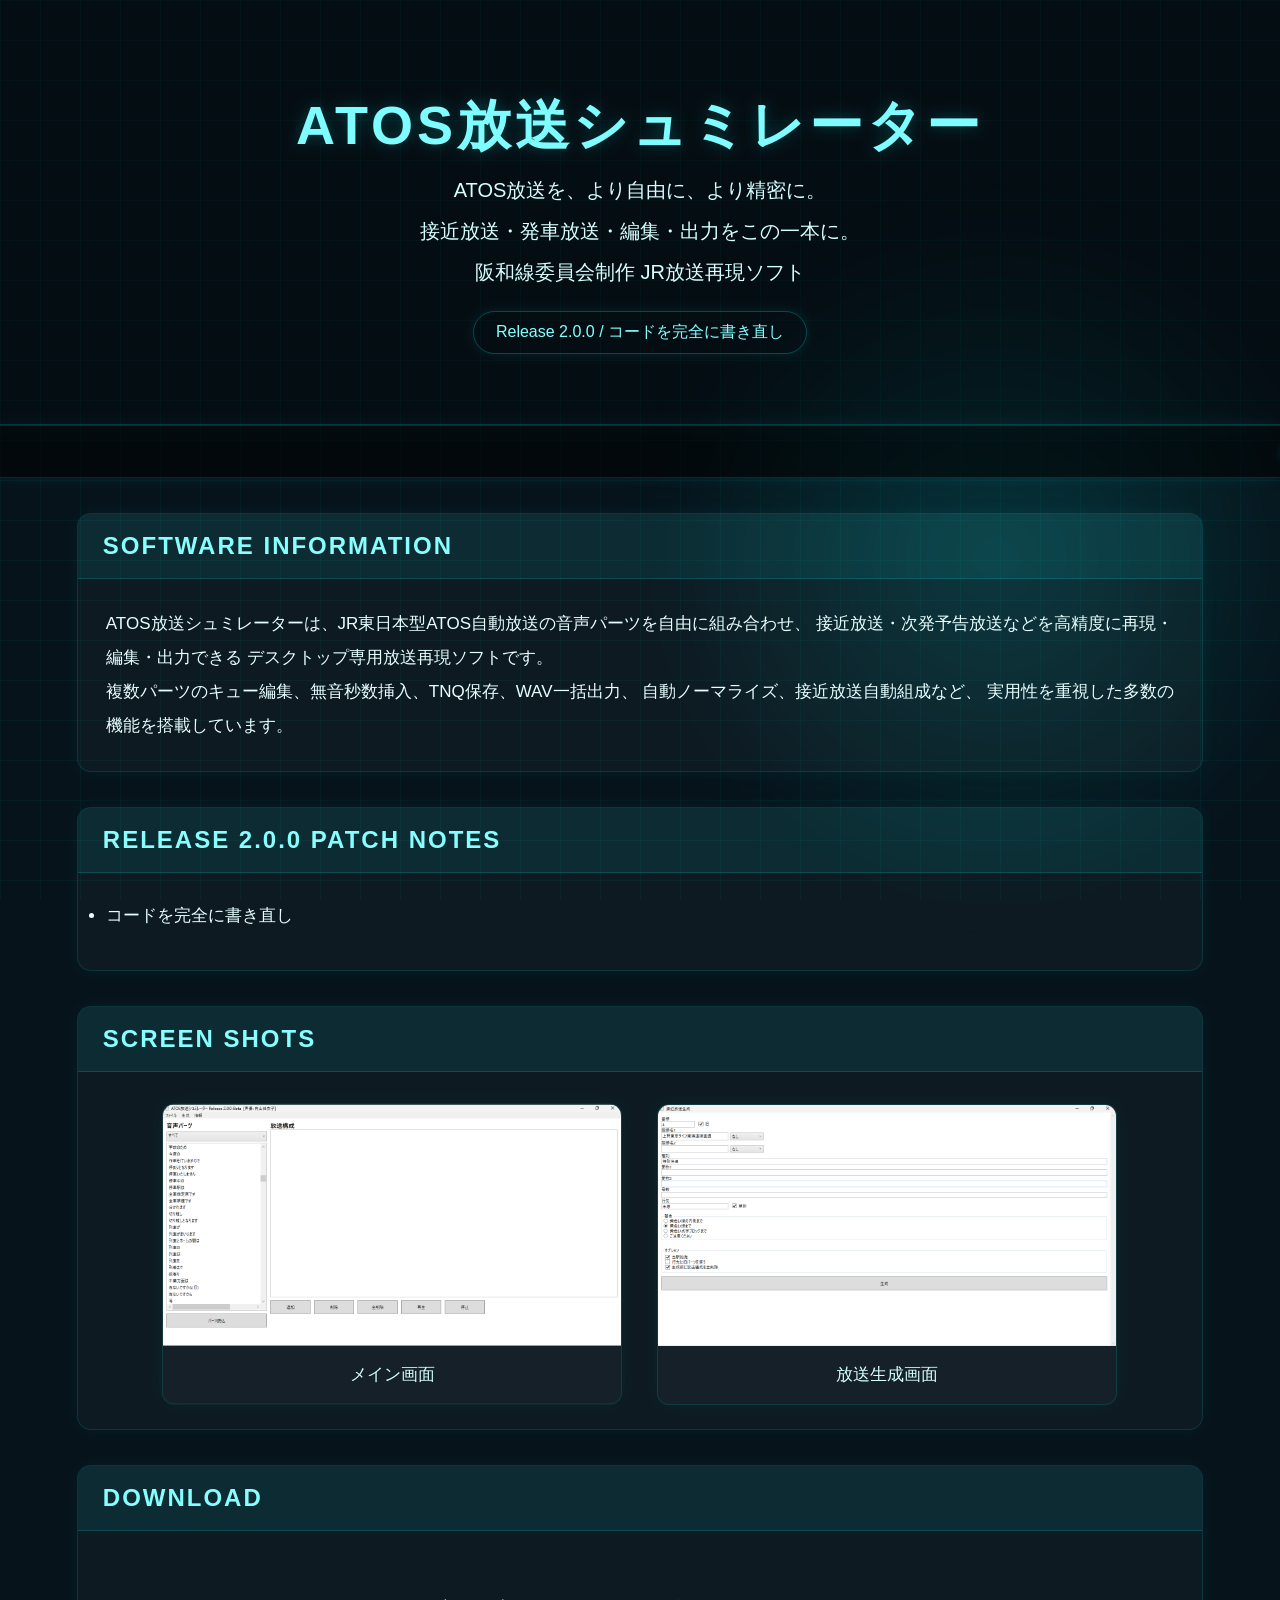
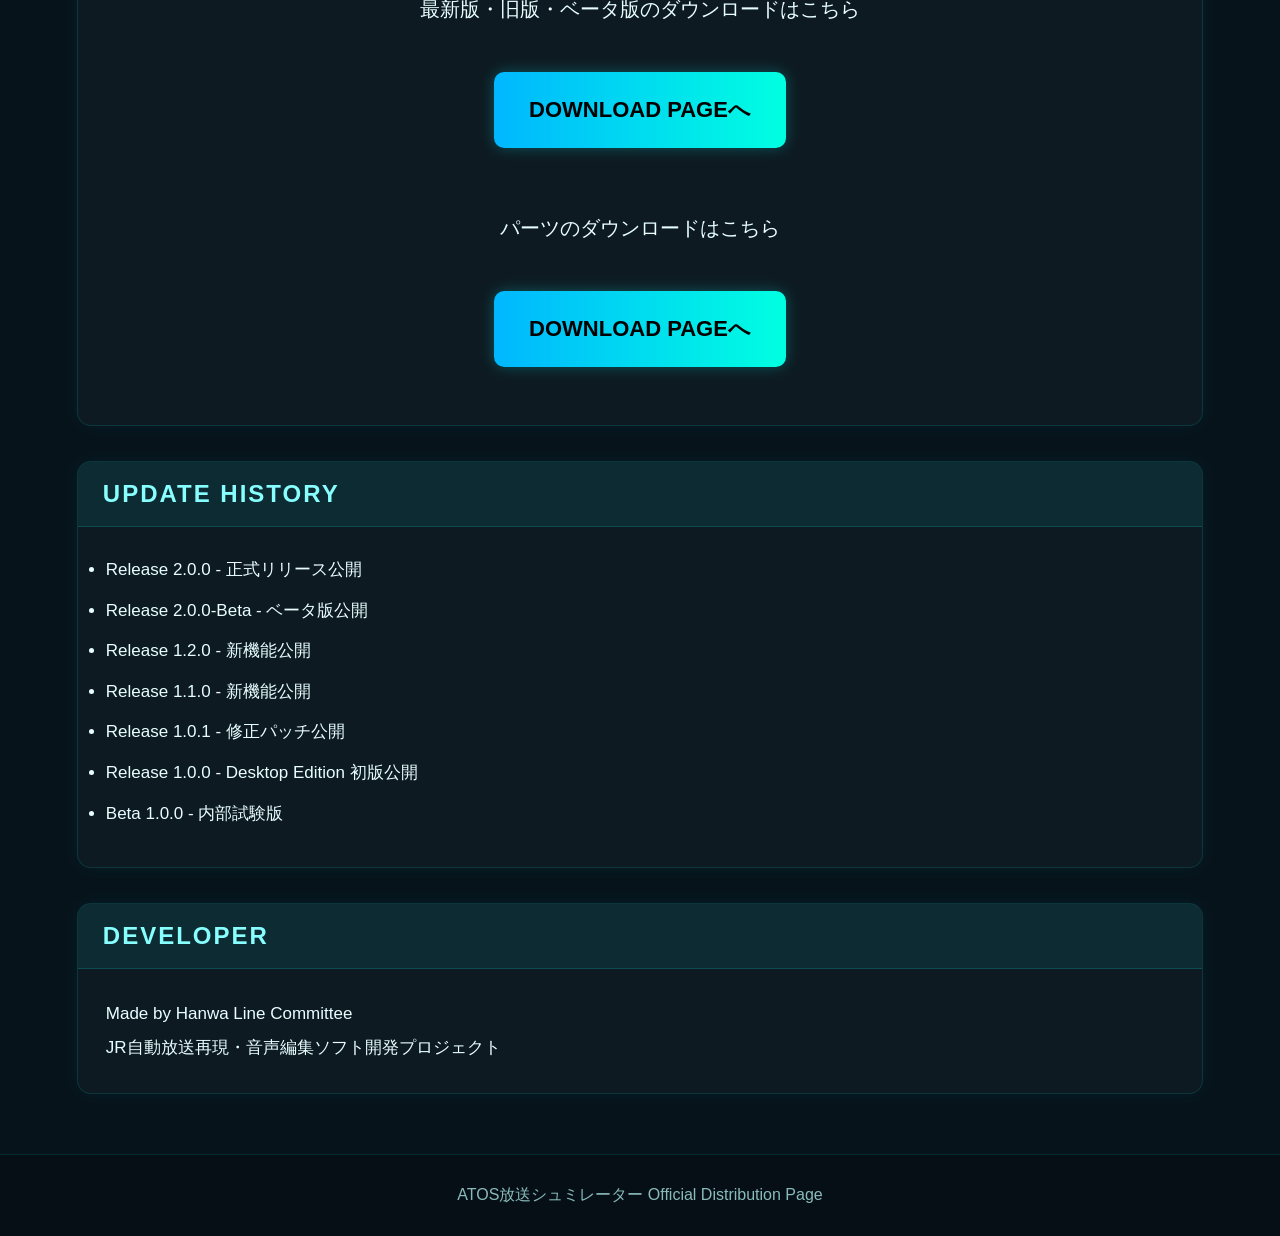
==== commit 084cf226: "Update 3 files" ====
--- a/index.html
+++ b/index.html
@@ -21,12 +21,12 @@
                 <div id="subTitle1">ATOS放送を、より自由に、より精密に。</div>
                 <div id="subTitle2">接近放送・発車放送・編集・出力をこの一本に。</div>
                 <div id="subTitle3">阪和線委員会制作 JR放送再現ソフト</div>
-                <div id="versionTag">Release 2.0.0-Beta / コードを完全に書き直し</div>
+                <div id="versionTag">Release 2.0.0 / コードを完全に書き直し</div>
             </div>
         </header>
         <div id="tickerWrap">
             <div id="tickerText">
-                ATOS放送シュミレーター Release 2.0.0-Beta 公開中 ｜ JR東日本型自動放送編集ソフト ｜ Desktop
+                ATOS放送シュミレーター Release 2.0.0 公開中 ｜ JR東日本型自動放送編集ソフト ｜ Desktop
                 Edition Official Distribution Page
             </div>
         </div>
@@ -55,7 +55,7 @@
          修正内容
     ========================== -->
         <section class="infoSection">
-            <div class="sectionTitle">RELEASE 2.0.0-BETA PATCH NOTES</div>
+            <div class="sectionTitle">RELEASE 2.0.0 PATCH NOTES</div>
             <div class="sectionBody">
                 <ul class="patchList">
                     <li>コードを完全に書き直し</li>
@@ -123,6 +123,7 @@
             <div class="sectionTitle">UPDATE HISTORY</div>
             <div class="sectionBody">
                 <ul class="patchList">
+                    <li>Release 2.0.0 - 正式リリース公開</li>
                     <li>Release 2.0.0-Beta - ベータ版公開</li>
                     <li>Release 1.2.0 - 新機能公開</li>
                     <li>Release 1.1.0 - 新機能公開</li>
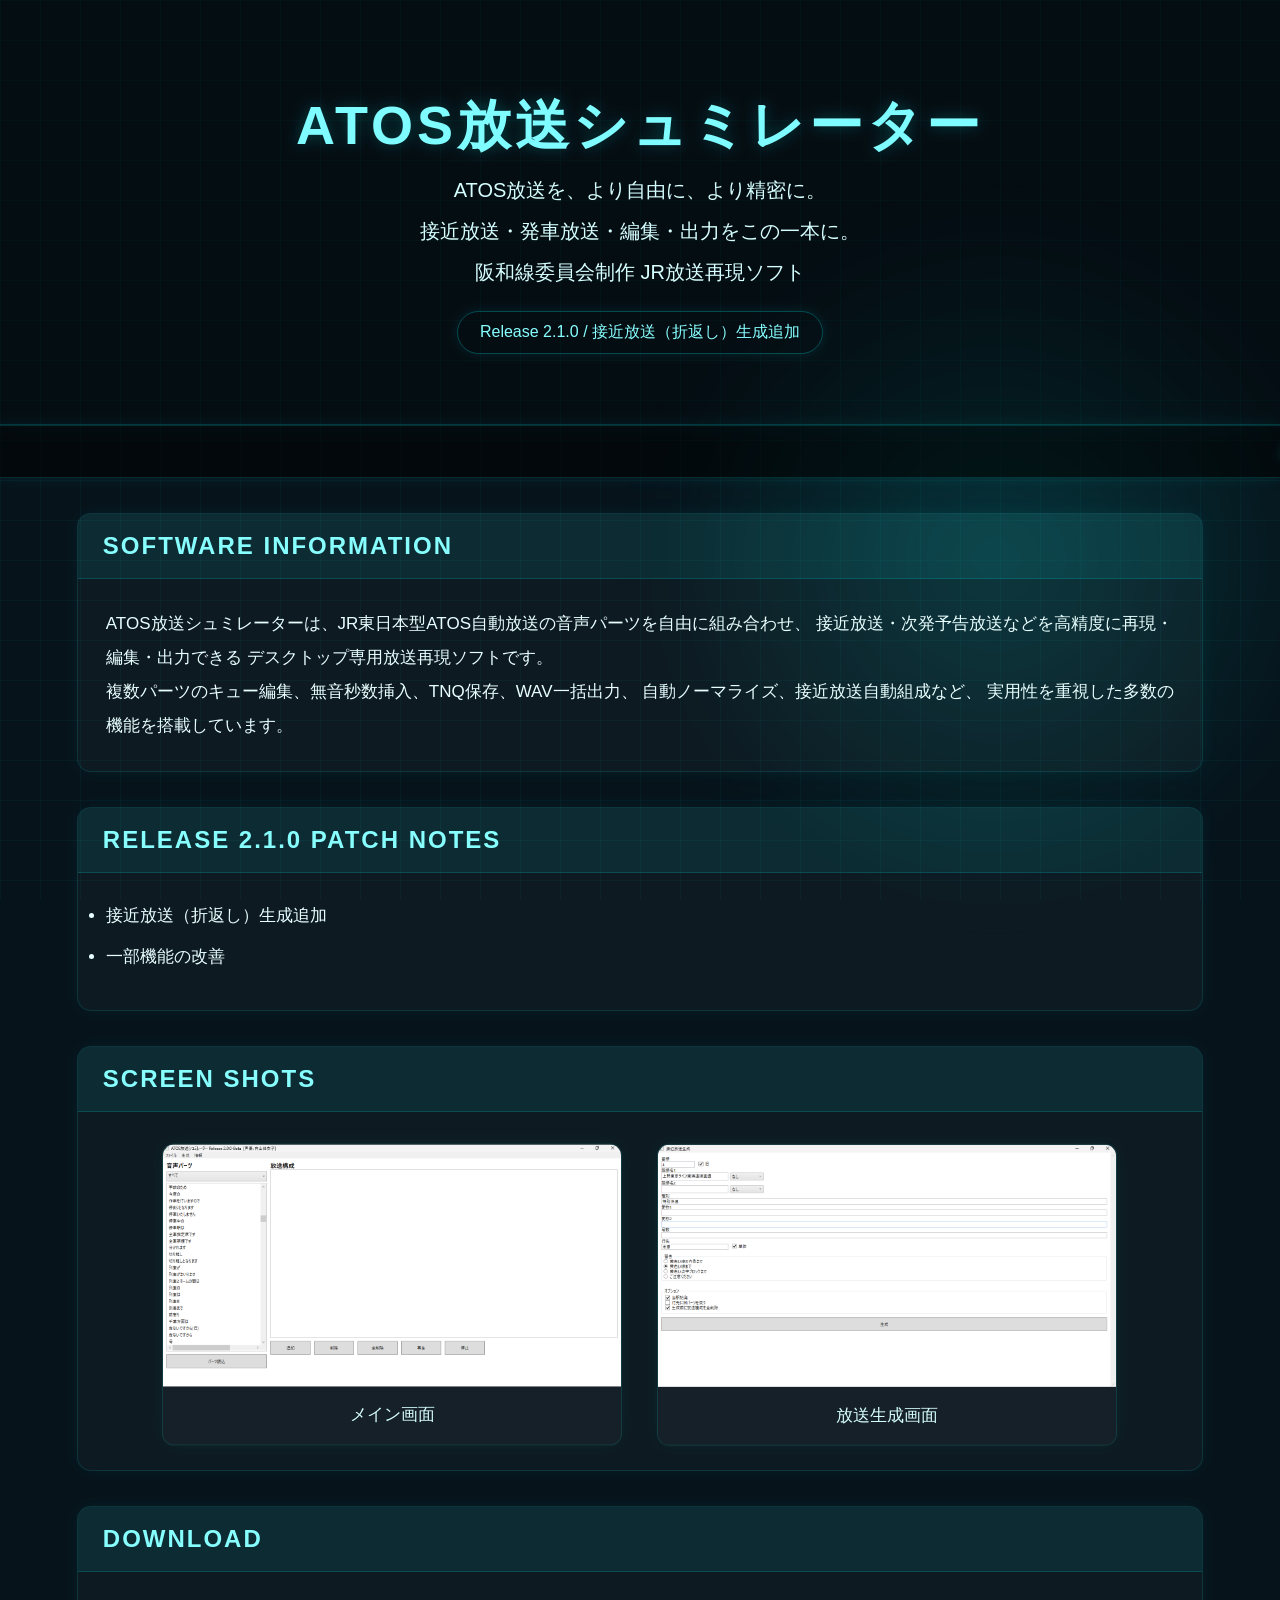
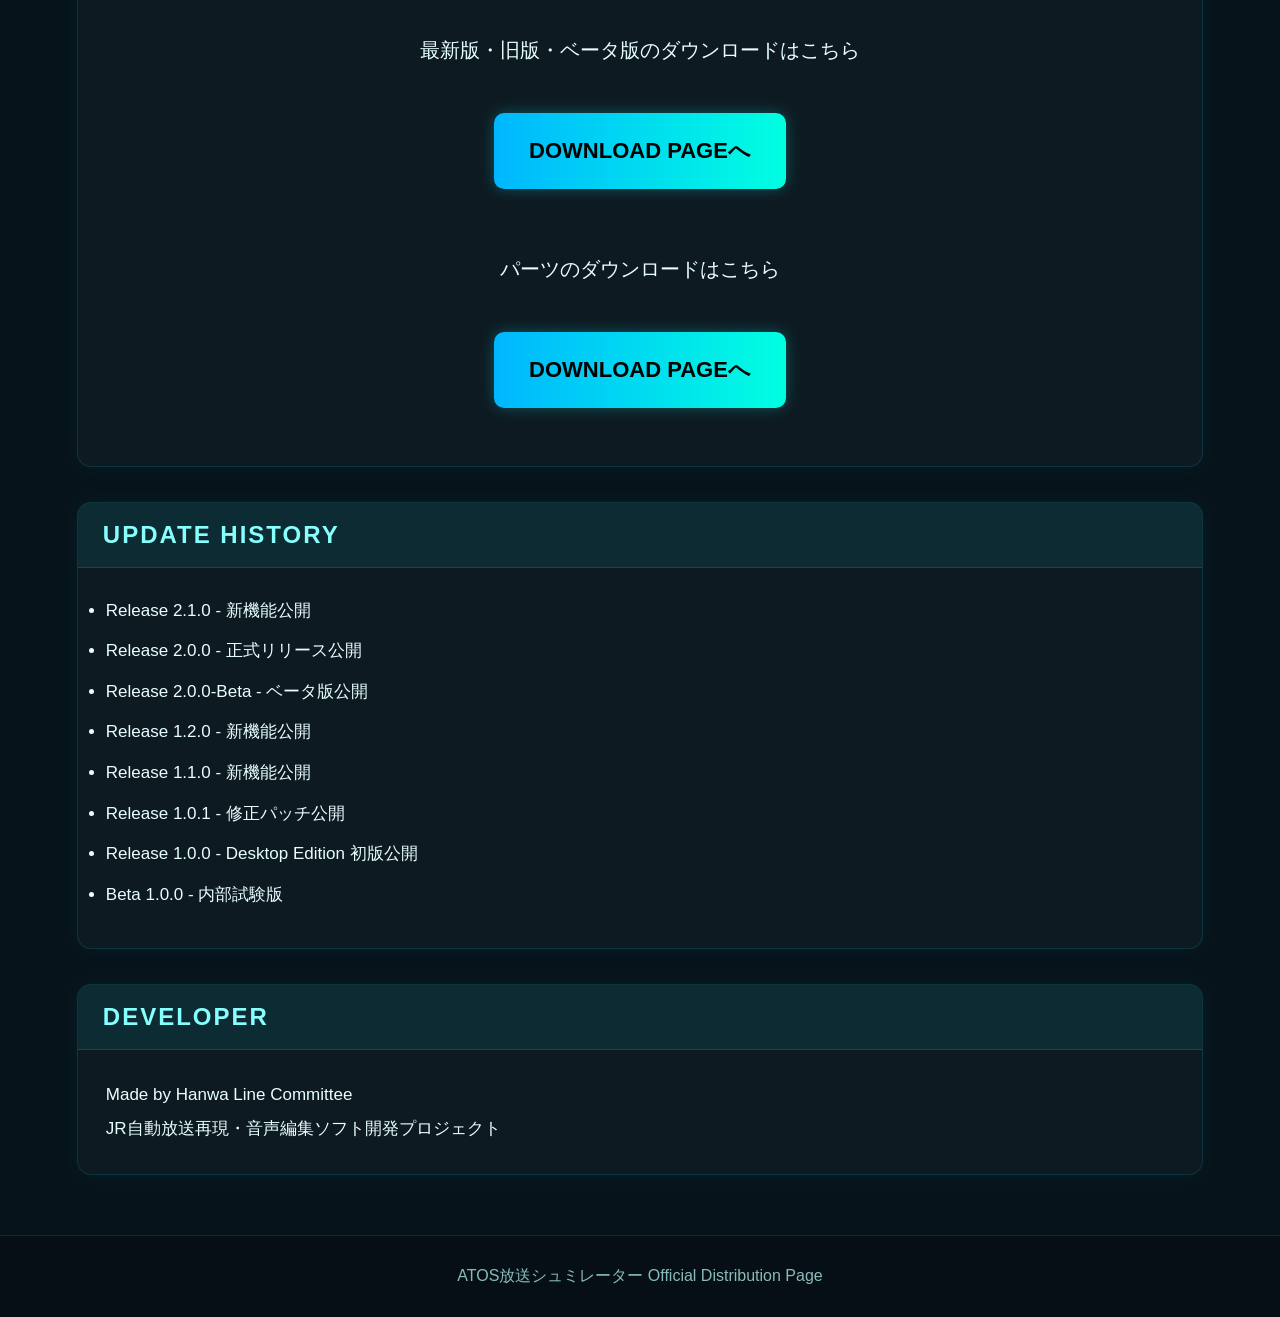
==== commit 8c421805: "Update 2 files" ====
--- a/index.html
+++ b/index.html
@@ -21,12 +21,12 @@
                 <div id="subTitle1">ATOS放送を、より自由に、より精密に。</div>
                 <div id="subTitle2">接近放送・発車放送・編集・出力をこの一本に。</div>
                 <div id="subTitle3">阪和線委員会制作 JR放送再現ソフト</div>
-                <div id="versionTag">Release 2.0.0 / コードを完全に書き直し</div>
+                <div id="versionTag">Release 2.1.0 / 接近放送（折返し）生成追加</div>
             </div>
         </header>
         <div id="tickerWrap">
             <div id="tickerText">
-                ATOS放送シュミレーター Release 2.0.0 公開中 ｜ JR東日本型自動放送編集ソフト ｜ Desktop
+                ATOS放送シュミレーター Release 2.1.0 公開中 ｜ JR東日本型自動放送編集ソフト ｜ Desktop
                 Edition Official Distribution Page
             </div>
         </div>
@@ -55,10 +55,11 @@
          修正内容
     ========================== -->
         <section class="infoSection">
-            <div class="sectionTitle">RELEASE 2.0.0 PATCH NOTES</div>
+            <div class="sectionTitle">RELEASE 2.1.0 PATCH NOTES</div>
             <div class="sectionBody">
                 <ul class="patchList">
-                    <li>コードを完全に書き直し</li>
+                    <li>接近放送（折返し）生成追加</li>
+                    <li>一部機能の改善</li>
                 </ul>
             </div>
         </section>
@@ -123,6 +124,7 @@
             <div class="sectionTitle">UPDATE HISTORY</div>
             <div class="sectionBody">
                 <ul class="patchList">
+                    <li>Release 2.1.0 - 新機能公開</li>
                     <li>Release 2.0.0 - 正式リリース公開</li>
                     <li>Release 2.0.0-Beta - ベータ版公開</li>
                     <li>Release 1.2.0 - 新機能公開</li>
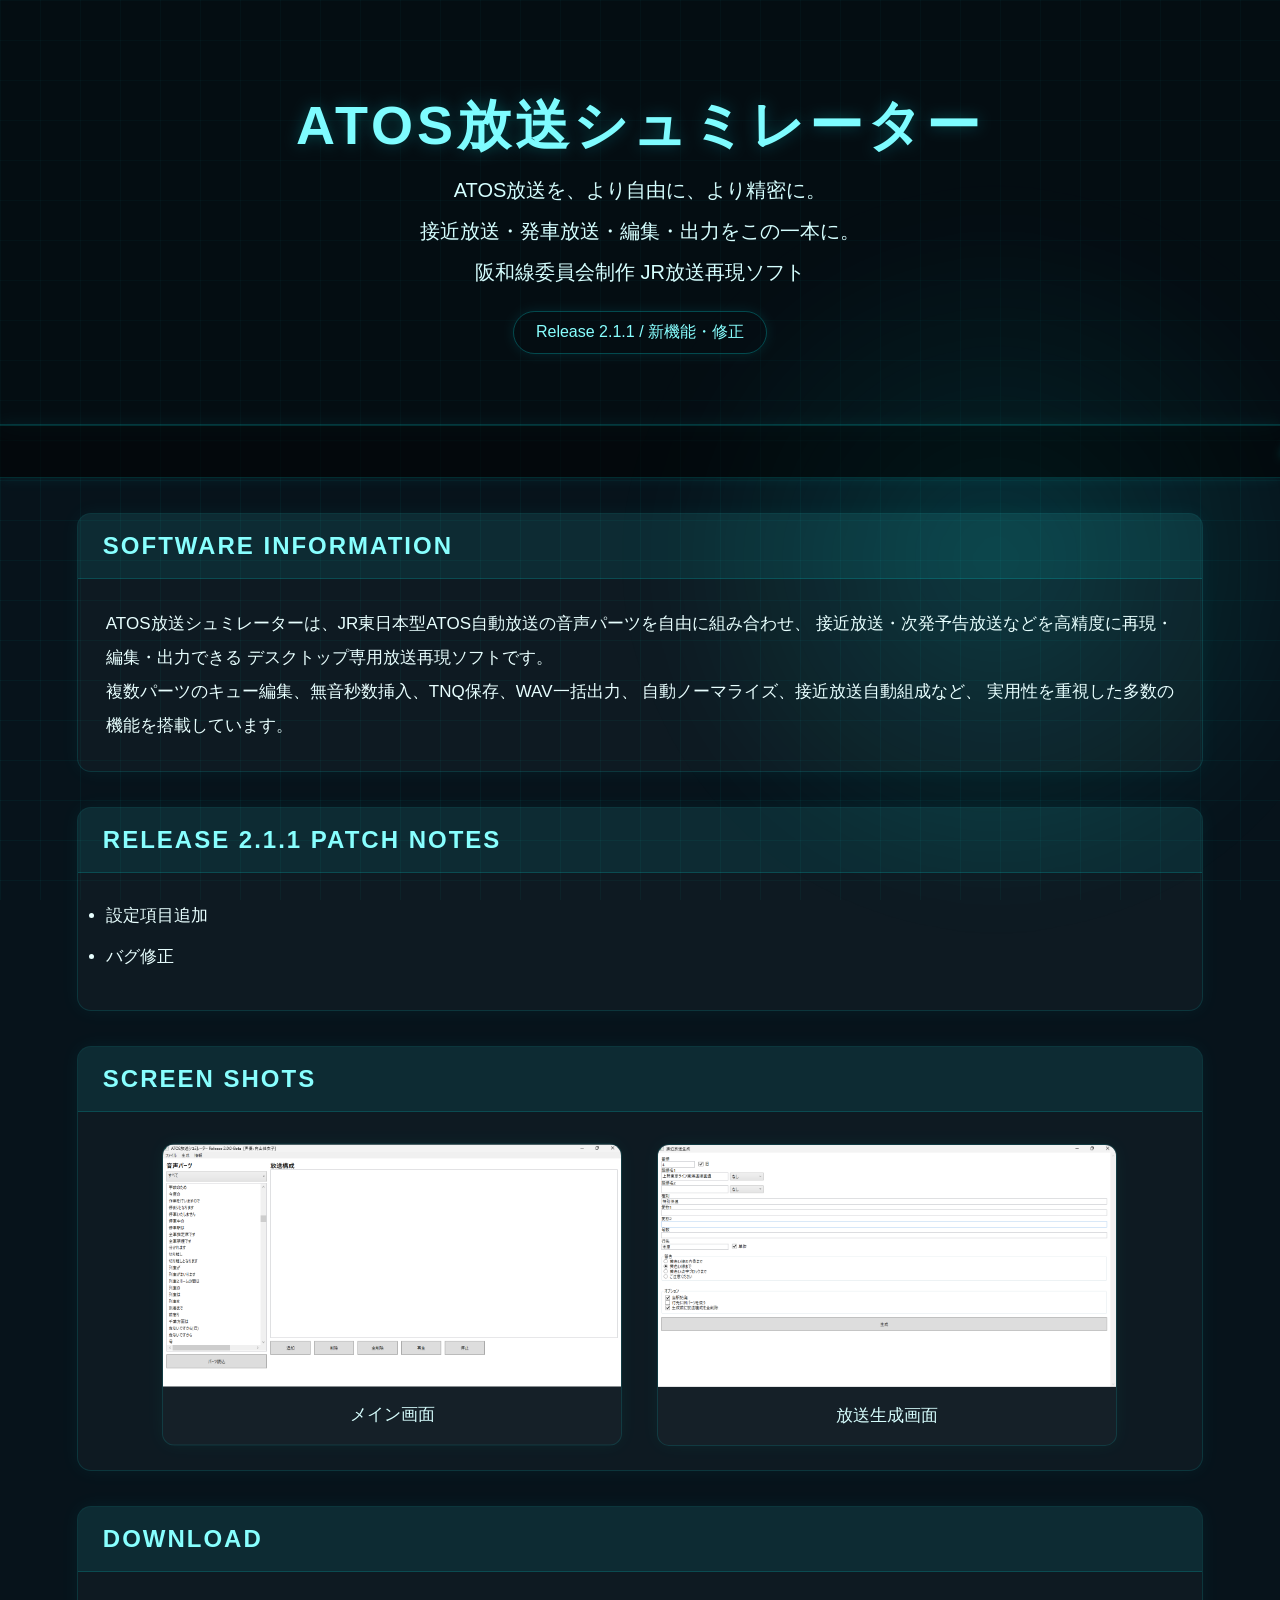
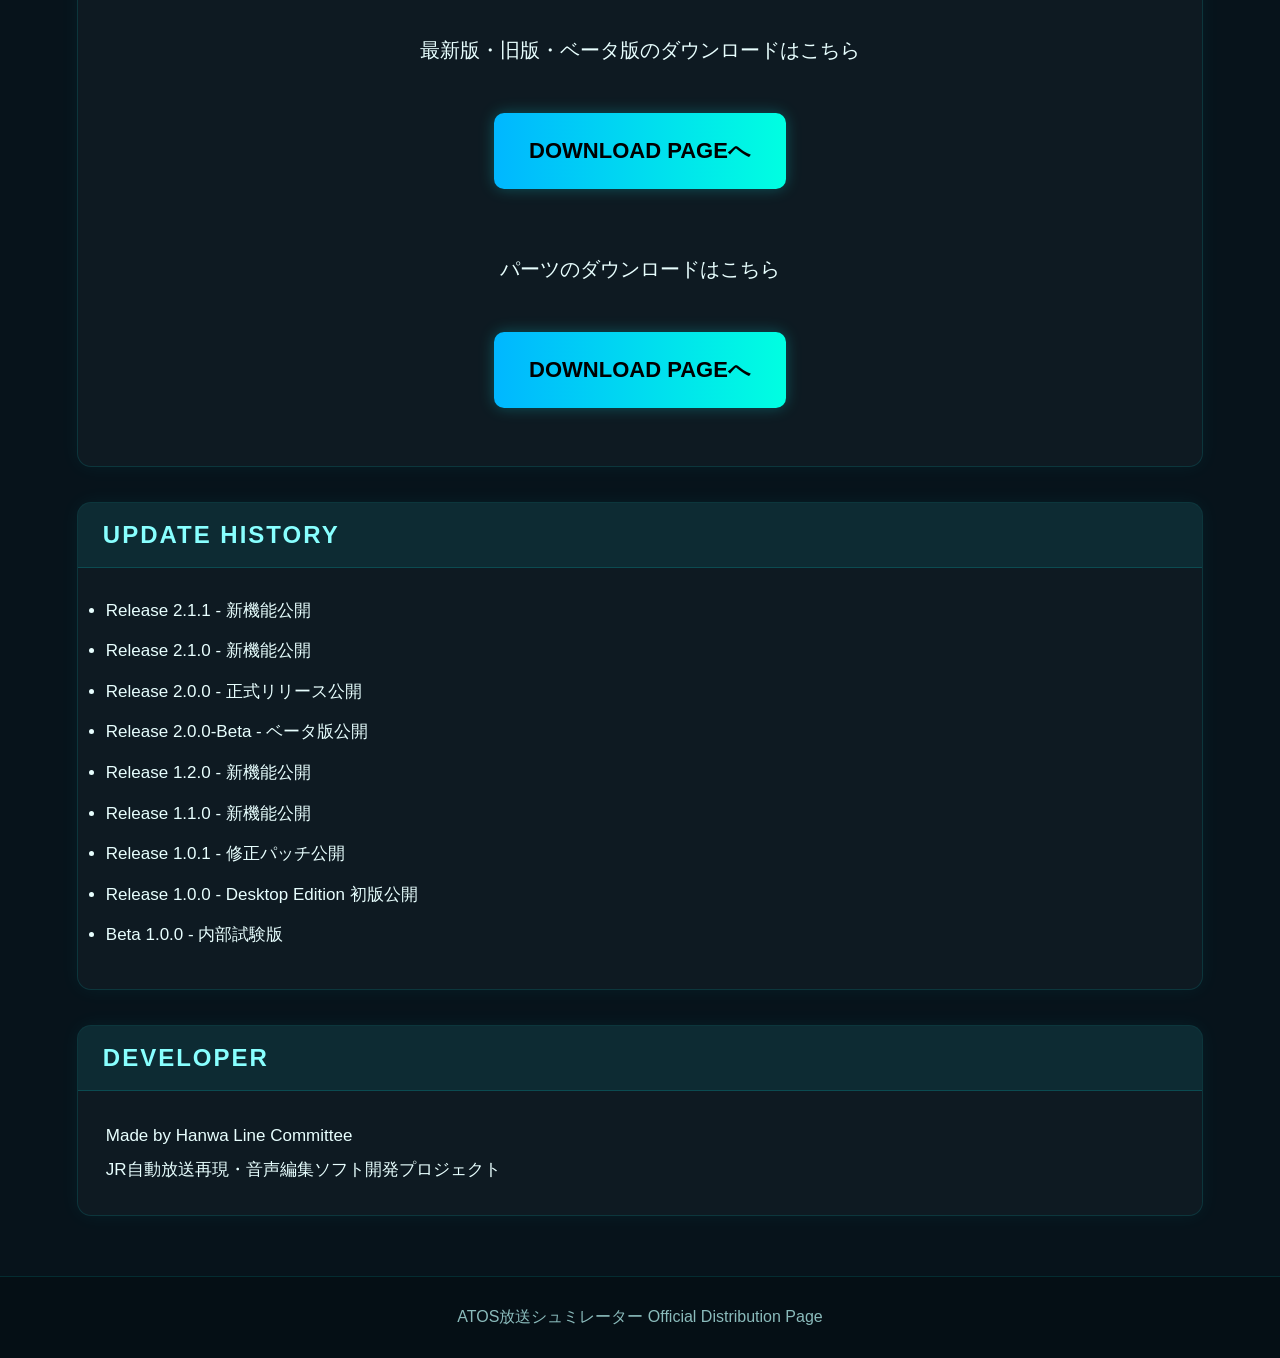
==== commit bfa31e16: "Update 3 files" ====
--- a/index.html
+++ b/index.html
@@ -21,12 +21,12 @@
                 <div id="subTitle1">ATOS放送を、より自由に、より精密に。</div>
                 <div id="subTitle2">接近放送・発車放送・編集・出力をこの一本に。</div>
                 <div id="subTitle3">阪和線委員会制作 JR放送再現ソフト</div>
-                <div id="versionTag">Release 2.1.0 / 接近放送（折返し）生成追加</div>
+                <div id="versionTag">Release 2.1.1 / 新機能・修正</div>
             </div>
         </header>
         <div id="tickerWrap">
             <div id="tickerText">
-                ATOS放送シュミレーター Release 2.1.0 公開中 ｜ JR東日本型自動放送編集ソフト ｜ Desktop
+                ATOS放送シュミレーター Release 2.1.1 公開中 ｜ JR東日本型自動放送編集ソフト ｜ Desktop
                 Edition Official Distribution Page
             </div>
         </div>
@@ -55,11 +55,11 @@
          修正内容
     ========================== -->
         <section class="infoSection">
-            <div class="sectionTitle">RELEASE 2.1.0 PATCH NOTES</div>
+            <div class="sectionTitle">RELEASE 2.1.1 PATCH NOTES</div>
             <div class="sectionBody">
                 <ul class="patchList">
-                    <li>接近放送（折返し）生成追加</li>
-                    <li>一部機能の改善</li>
+                    <li>設定項目追加</li>
+                    <li>バグ修正</li>
                 </ul>
             </div>
         </section>
@@ -124,6 +124,7 @@
             <div class="sectionTitle">UPDATE HISTORY</div>
             <div class="sectionBody">
                 <ul class="patchList">
+                    <li>Release 2.1.1 - 新機能公開</li>
                     <li>Release 2.1.0 - 新機能公開</li>
                     <li>Release 2.0.0 - 正式リリース公開</li>
                     <li>Release 2.0.0-Beta - ベータ版公開</li>
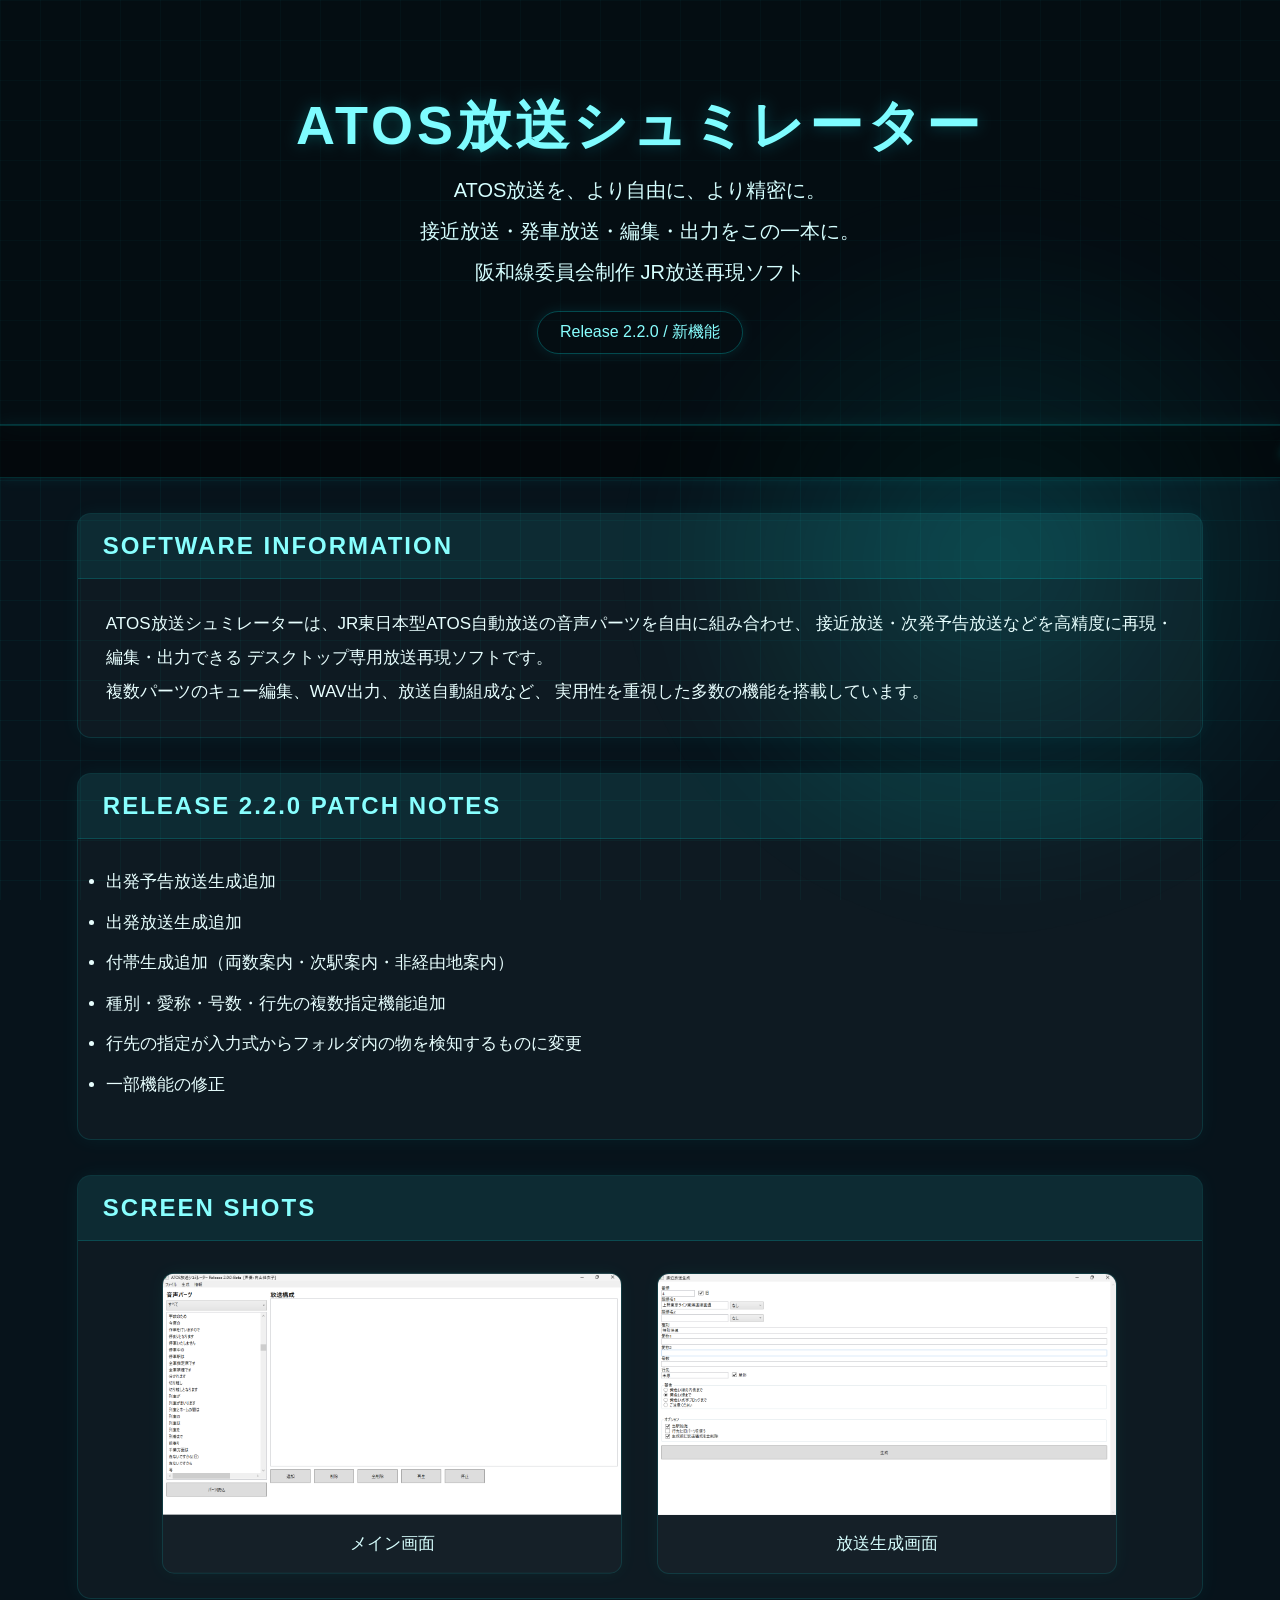
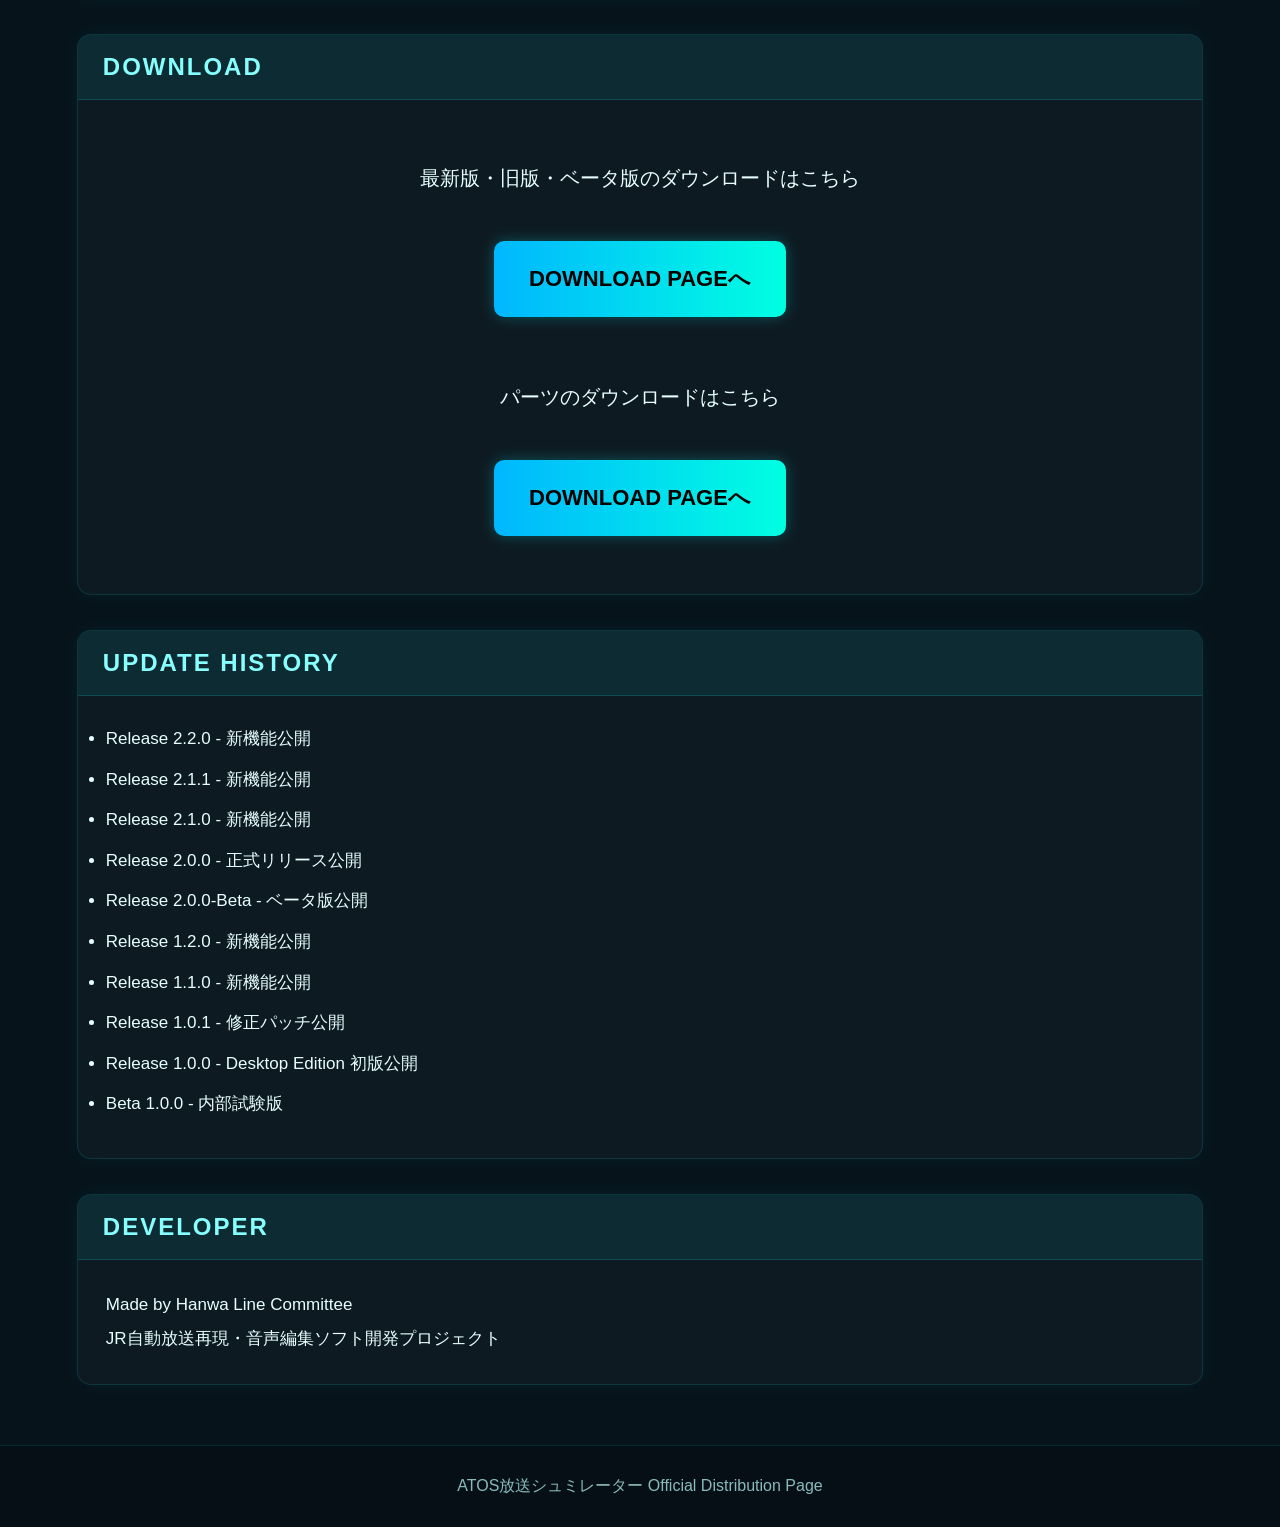
==== commit 375b7a63: "Update 3 files" ====
--- a/index.html
+++ b/index.html
@@ -21,12 +21,12 @@
                 <div id="subTitle1">ATOS放送を、より自由に、より精密に。</div>
                 <div id="subTitle2">接近放送・発車放送・編集・出力をこの一本に。</div>
                 <div id="subTitle3">阪和線委員会制作 JR放送再現ソフト</div>
-                <div id="versionTag">Release 2.1.1 / 新機能・修正</div>
+                <div id="versionTag">Release 2.2.0 / 新機能</div>
             </div>
         </header>
         <div id="tickerWrap">
             <div id="tickerText">
-                ATOS放送シュミレーター Release 2.1.1 公開中 ｜ JR東日本型自動放送編集ソフト ｜ Desktop
+                ATOS放送シュミレーター Release 2.2.0 公開中 ｜ JR東日本型自動放送編集ソフト ｜ Desktop
                 Edition Official Distribution Page
             </div>
         </div>
@@ -44,8 +44,7 @@
                 </p>
 
                 <p>
-                    複数パーツのキュー編集、無音秒数挿入、TNQ保存、WAV一括出力、
-                    自動ノーマライズ、接近放送自動組成など、
+                    複数パーツのキュー編集、WAV出力、放送自動組成など、
                     実用性を重視した多数の機能を搭載しています。
                 </p>
             </div>
@@ -55,11 +54,15 @@
          修正内容
     ========================== -->
         <section class="infoSection">
-            <div class="sectionTitle">RELEASE 2.1.1 PATCH NOTES</div>
+            <div class="sectionTitle">RELEASE 2.2.0 PATCH NOTES</div>
             <div class="sectionBody">
                 <ul class="patchList">
-                    <li>設定項目追加</li>
-                    <li>バグ修正</li>
+                    <li>出発予告放送生成追加</li>
+                    <li>出発放送生成追加</li>
+                    <li>付帯生成追加（両数案内・次駅案内・非経由地案内）</li>
+                    <li>種別・愛称・号数・行先の複数指定機能追加</li>
+                    <li>行先の指定が入力式からフォルダ内の物を検知するものに変更</li>
+                    <li>一部機能の修正</li>
                 </ul>
             </div>
         </section>
@@ -124,6 +127,7 @@
             <div class="sectionTitle">UPDATE HISTORY</div>
             <div class="sectionBody">
                 <ul class="patchList">
+                    <li>Release 2.2.0 - 新機能公開</li>
                     <li>Release 2.1.1 - 新機能公開</li>
                     <li>Release 2.1.0 - 新機能公開</li>
                     <li>Release 2.0.0 - 正式リリース公開</li>
